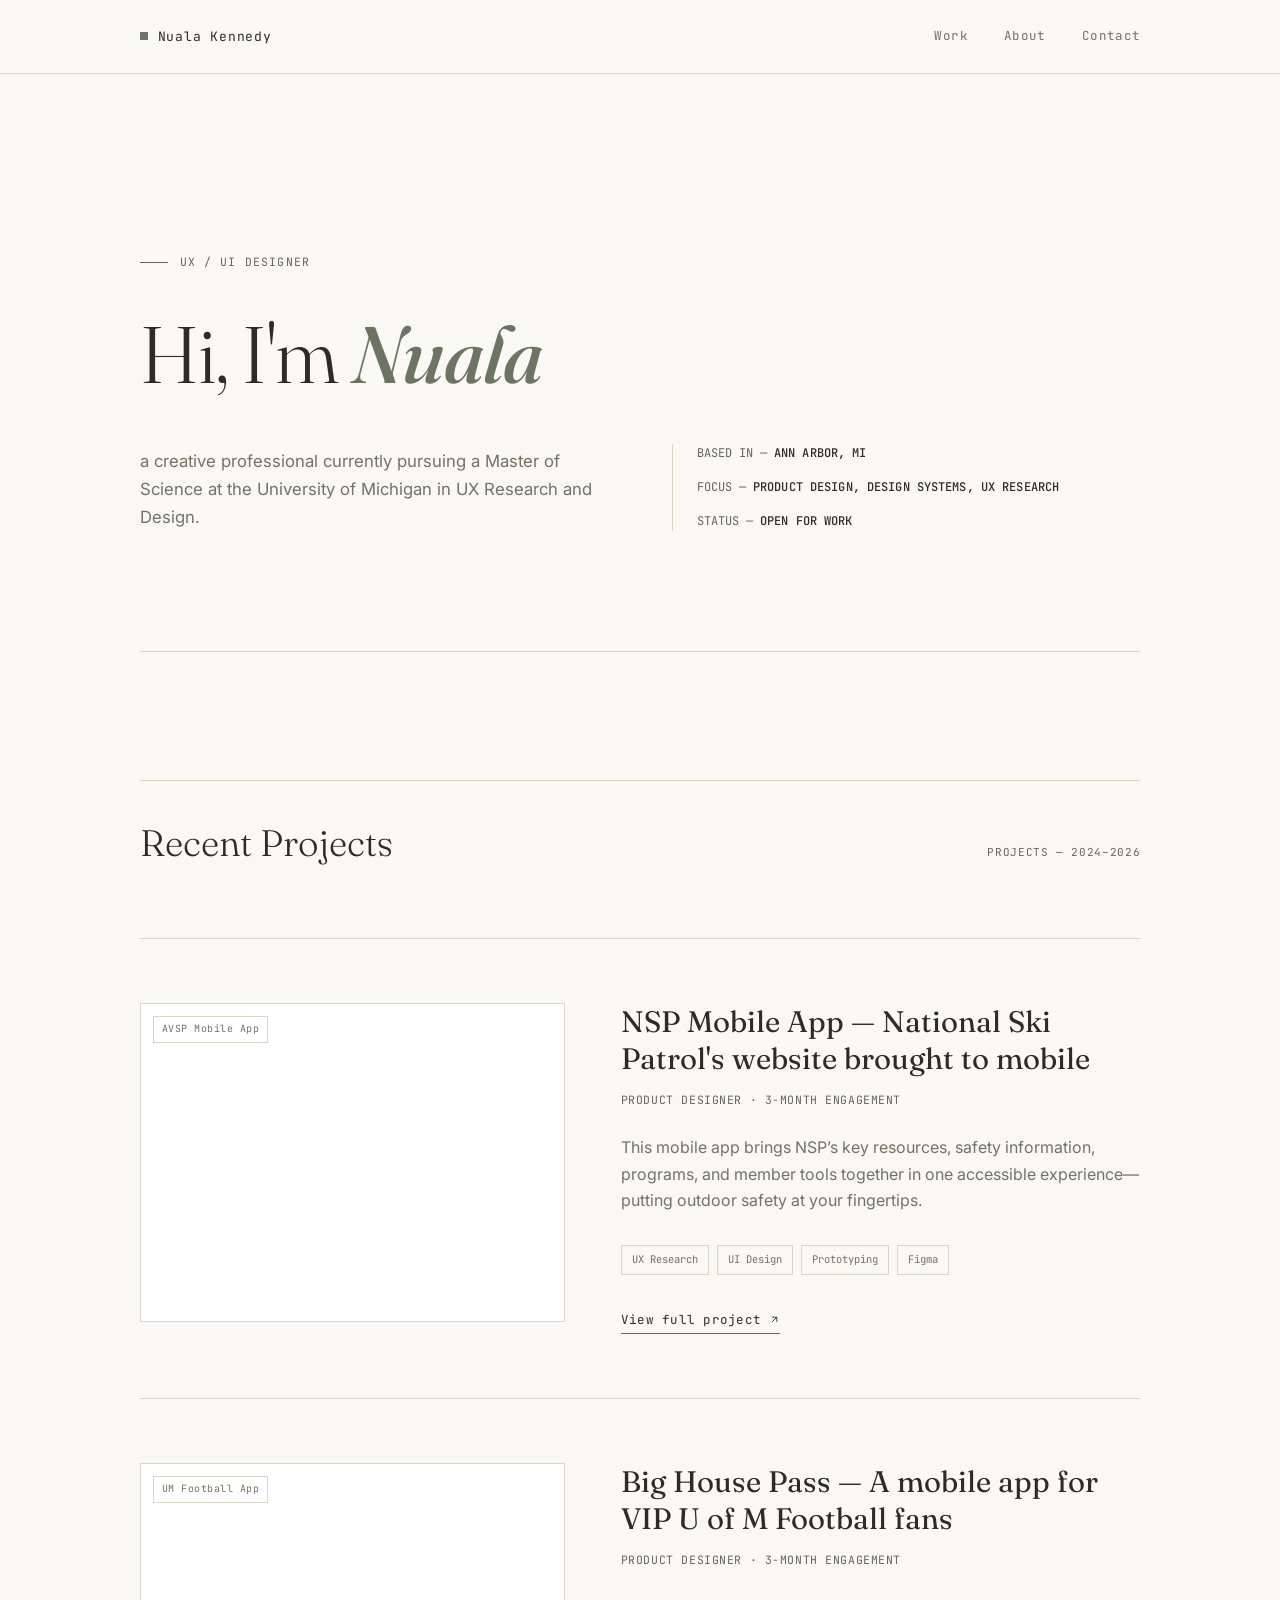
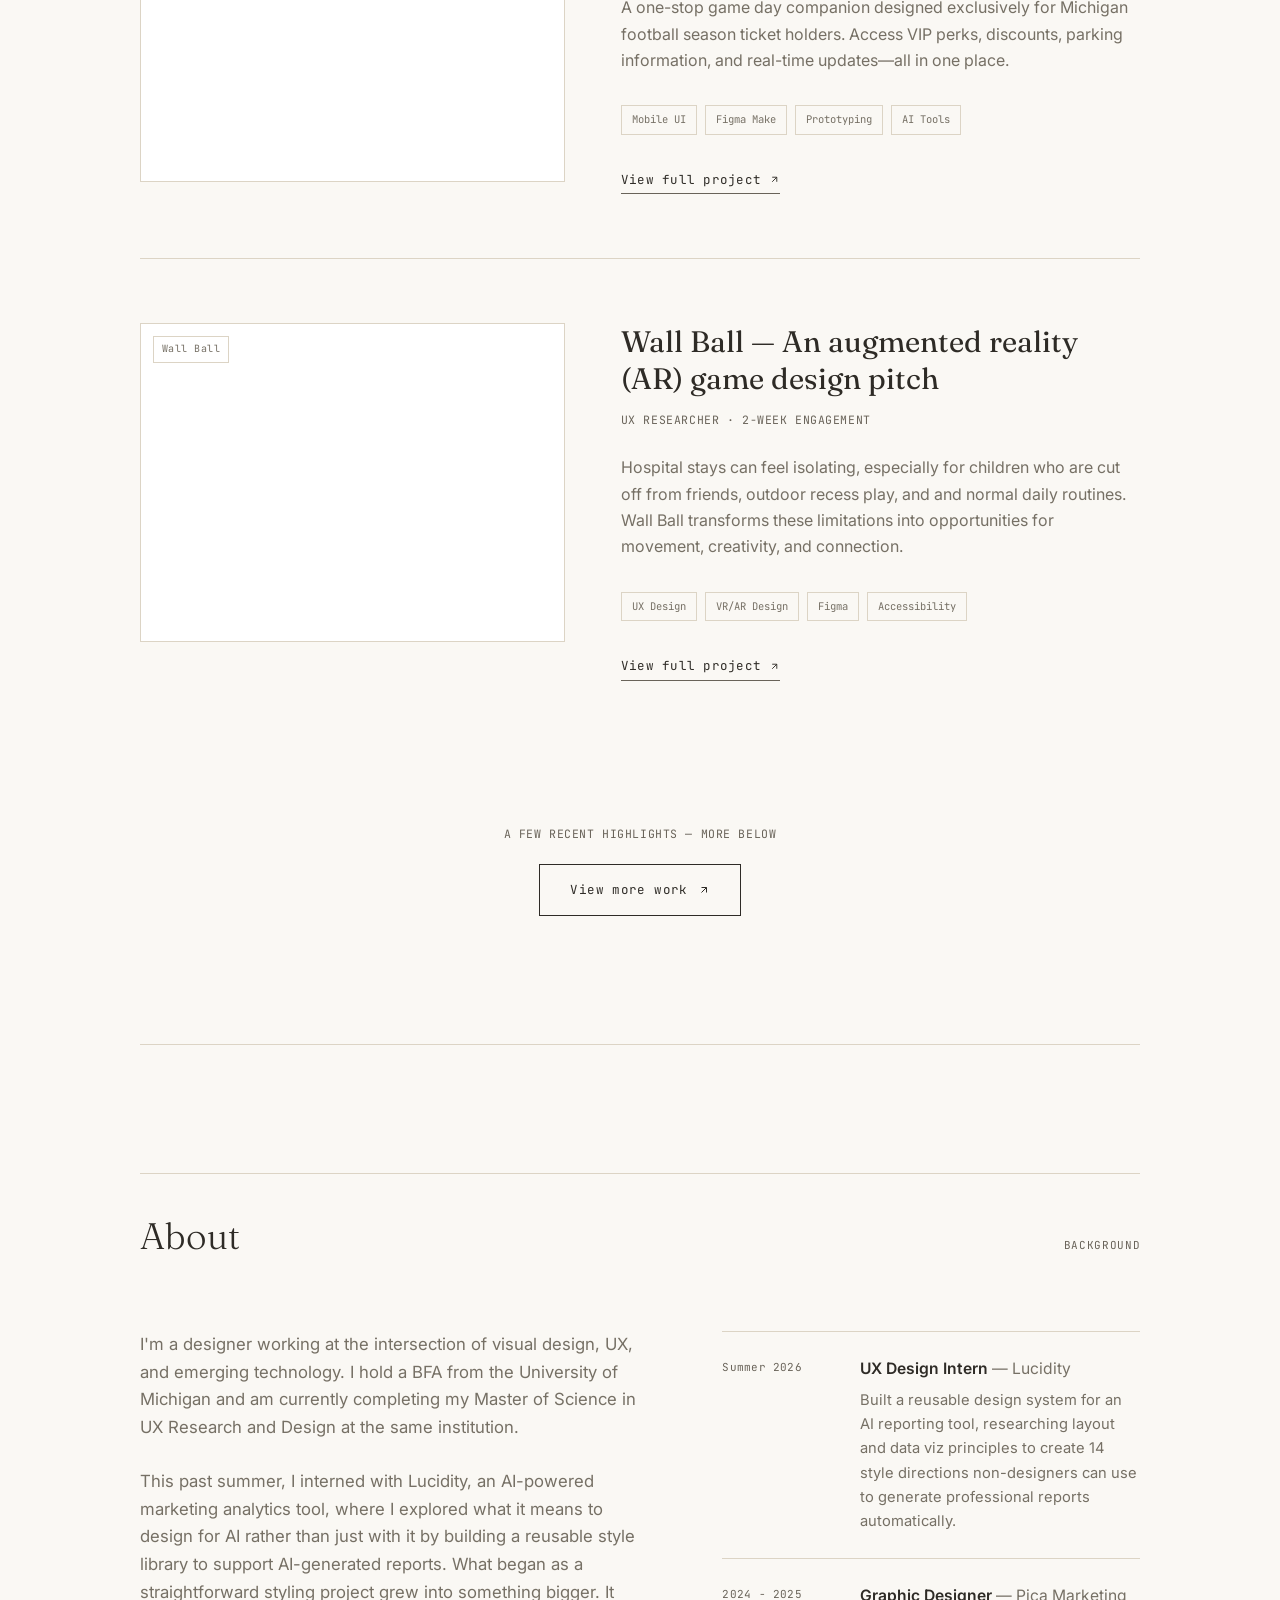
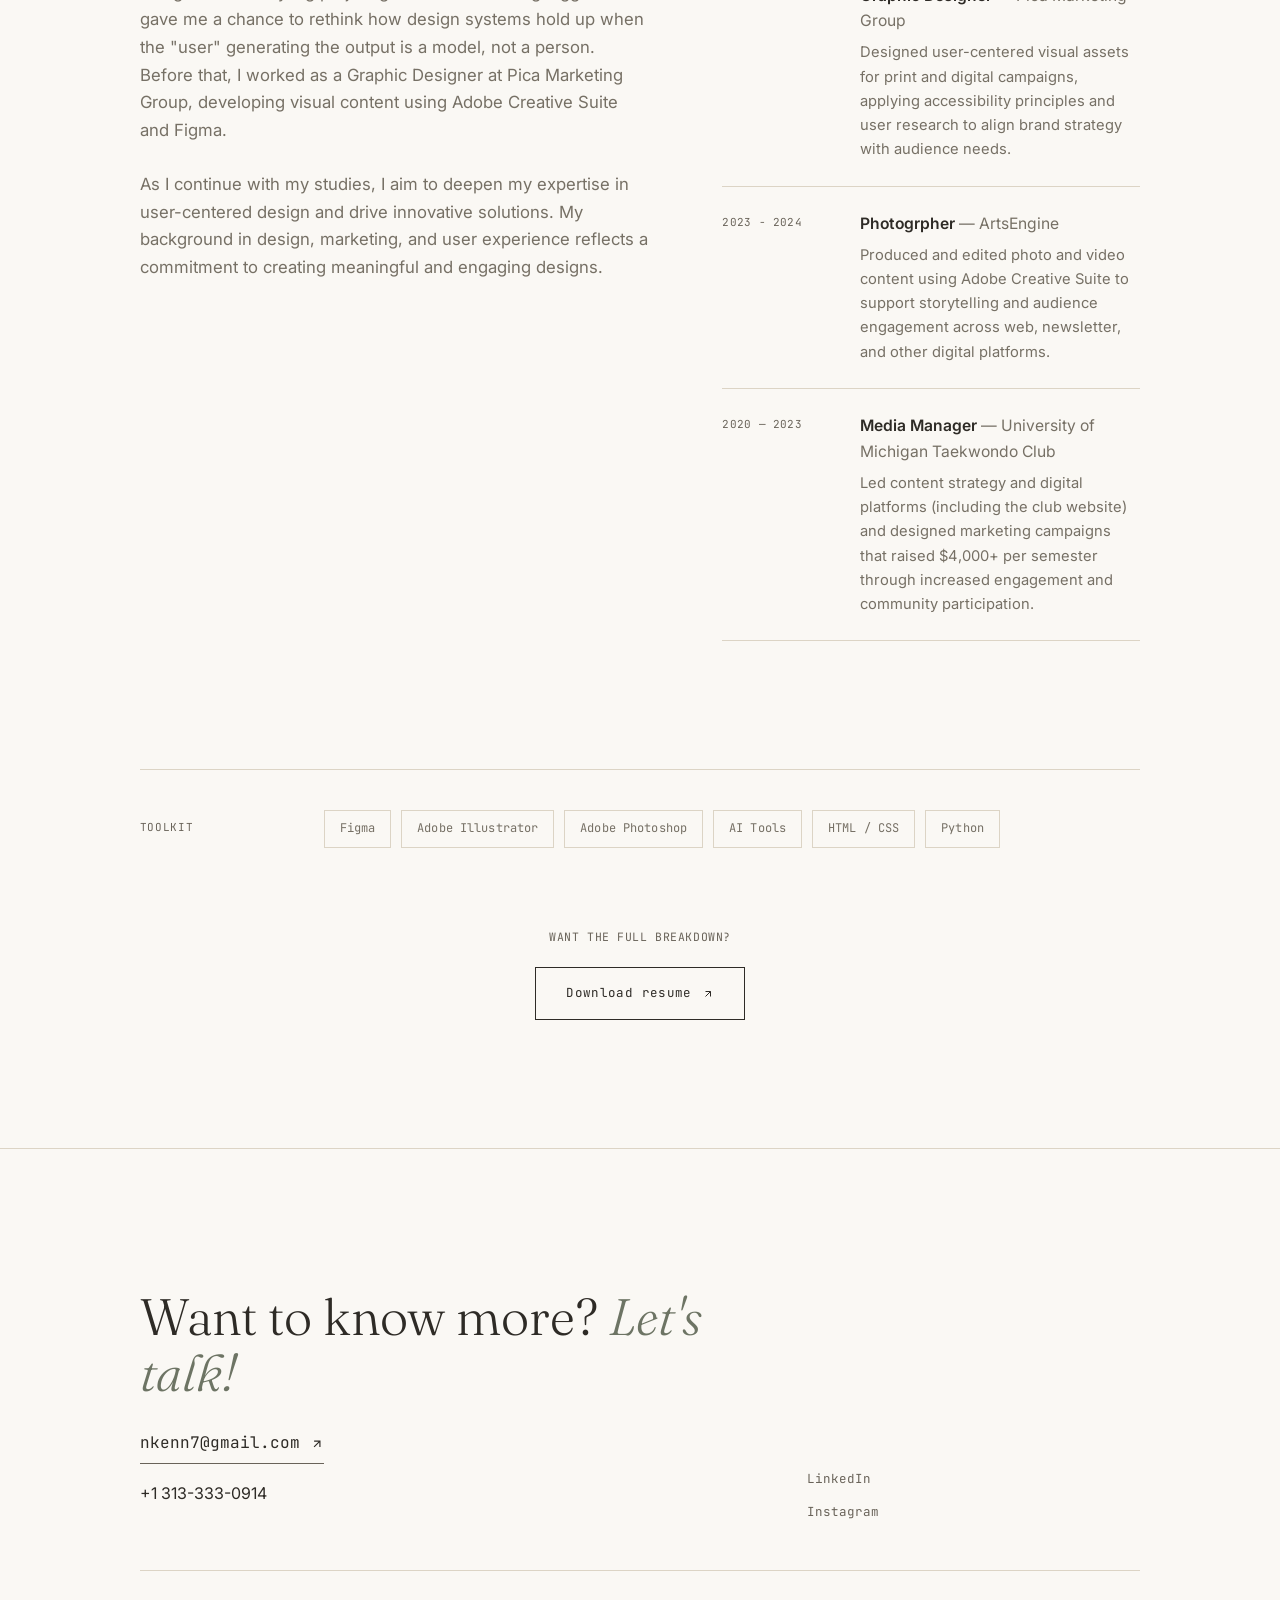
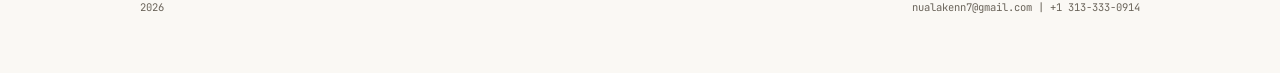
==== index.html @ d40b2acd "Add files via upload" ====
<!DOCTYPE html>
<html lang="en">
<head>
<meta charset="UTF-8">
<meta name="viewport" content="width=device-width, initial-scale=1.0">
<title>Nuala Kennedy — UX/UI Designer Portfolio</title>
<link rel="preconnect" href="https://fonts.googleapis.com">
<link rel="preconnect" href="https://fonts.gstatic.com" crossorigin>
<link href="https://fonts.googleapis.com/css2?family=Fraunces:ital,opsz,wght@0,9..144,300;0,9..144,500;0,9..144,600;1,9..144,500&family=Inter:wght@400;500;600&family=JetBrains+Mono:wght@400;500&display=swap" rel="stylesheet">
<link rel="stylesheet" href="styles.css">
</head>
<body>

<div class="grid-overlay" id="gridOverlay" aria-hidden="true">
  <span></span><span></span><span></span><span></span>
  <span></span><span></span><span></span><span></span>
  <span></span><span></span><span></span><span></span>
</div>

<header class="topbar">
  <div class="topbar-inner">
    <a href="#top" class="wordmark"><span class="sq"></span>Nuala Kennedy</a>
    <nav class="primary-nav">
      <a href="#work">Work</a>
      <a href="#about">About</a>
      <a href="#contact">Contact</a>
    </nav>
  </div>
</header>

<main id="top">
  <div class="wrap">

    <section class="hero">
      <p class="eyebrow"><span class="bar"></span>UX / UI DESIGNER</p>
      <h1 class="display">Hi, I'm <em>Nuala</em></h1>
      <div class="hero-row">
        <p class="hero-note">a creative professional currently pursuing a Master of Science at 
          the University of Michigan in UX Research and Design. </p>
        <div class="hero-meta">
          <span>BASED IN — <strong>ANN ARBOR, MI</strong></span>
          <span>FOCUS — <strong>PRODUCT DESIGN, DESIGN SYSTEMS, UX RESEARCH</strong></span>
          <span>STATUS — <strong>OPEN FOR WORK</strong></span>
        </div>
      </div>
    </section>

    <section id="work">
      <div class="section-head">
        <h2>Recent Projects</h2>
        <span class="section-tag">Projects — 2024–2026</span>
      </div>

      <!-- CASE 1 -->
      <article class="case">
        <div class="case-frame">
          <span class="case-label">AVSP Mobile App</span>
        </div>
        <div class="case-body">
          <h3>NSP Mobile App — National Ski Patrol's website brought to mobile</h3>
          <span class="case-role">Product Designer · 3-month engagement</span>
          <p class="case-desc">This mobile app brings NSP’s key resources, safety information, programs, and member tools together in one accessible experience—putting outdoor safety at your fingertips.</p>
          <div class="tags"><span>UX Research</span><span>UI Design</span><span>Prototyping</span><span>Figma</span></div>
          <a class="case-link" href="#work" aria-label="View full NSP project">View full project
            <svg viewBox="0 0 24 24" fill="none" stroke="currentColor" stroke-width="2"><path d="M7 17L17 7M7 7h10v10"/></svg>
          </a>
        </div>
      </article>

      <!-- CASE 2 -->
      <article class="case">
        <div class="case-frame">
          <span class="case-label">UM Football App</span>
        </div>
        <div class="case-body">
          <h3>Big House Pass — A mobile app for VIP U of M Football fans</h3>
          <span class="case-role">Product Designer · 3-month engagement</span>
          <p class="case-desc">A one-stop game day companion designed exclusively for Michigan football season ticket holders. Access VIP perks, discounts, parking information, and real-time updates—all in one place.</p>
          <div class="tags"><span>Mobile UI</span><span>Figma Make</span><span>Prototyping</span><span>AI Tools</span></div>
          <a class="case-link" href="#work" aria-label="View full Umich project">View full project
            <svg viewBox="0 0 24 24" fill="none" stroke="currentColor" stroke-width="2"><path d="M7 17L17 7M7 7h10v10"/></svg>
          </a>
        </div>
      </article>

      <!-- CASE 3 -->
      <article class="case">
        <div class="case-frame">
          <span class="case-label">Wall Ball</span>
        </div>
        <div class="case-body">
          <h3>Wall Ball — An augmented reality (AR) game design pitch</h3>
          <span class="case-role">UX Researcher · 2-week engagement</span>
          <p class="case-desc">Hospital stays can feel isolating, especially for children who are cut off from friends, outdoor recess play, and and normal daily routines. Wall Ball transforms these limitations into opportunities for movement, creativity, and connection.</p>
          <div class="tags"><span>UX Design </span><span>VR/AR Design</span><span>Figma</span><span>Accessibility</span></div>
          <a class="case-link" href="wallball.html" aria-label="View full Wall Ball project">View full project
            <svg viewBox="0 0 24 24" fill="none" stroke="currentColor" stroke-width="2"><path d="M7 17L17 7M7 7h10v10"/></svg>
          </a>
        </div>
      </article>

      <div class="more-work">
        <p>A few recent highlights — more below</p>
        <a class="btn-outline" href="work.html">
          View more work
          <svg viewBox="0 0 24 24" fill="none" stroke="currentColor" stroke-width="2"><path d="M7 17L17 7M7 7h10v10"/></svg>
        </a>
      </div>
    </section>

    <section id="about">
      <div class="section-head">
        <h2>About</h2>
        <span class="section-tag">Background</span>
      </div>
      <div class="about-grid">
        <div class="about-copy">
          <p>I'm a designer working at the intersection of visual design, UX, and emerging technology. 
            I hold a BFA from the University of Michigan and am currently completing my Master of Science 
            in UX Research and Design at the same institution.</p>
          <p>This past summer, I interned with Lucidity, an AI-powered marketing analytics tool, where 
            I explored what it means to design for AI rather than just with it by building a reusable 
            style library to support AI-generated reports. What began as a straightforward styling project 
            grew into something bigger. It gave me a chance to rethink how design systems hold up when the 
            "user" generating the output is a model, not a person. Before that, I worked as a Graphic Designer 
            at Pica Marketing Group, developing visual content using Adobe Creative Suite and Figma.</p>
          <p>As I continue with my studies, I aim to deepen my expertise in user-centered design and drive 
            innovative solutions. My background in design, marketing, and user experience reflects a commitment 
            to creating meaningful and engaging designs.</p>
        </div>
        <div id="experience">
          <ul class="experience-list">
            <li>
              <span class="exp-date">Summer 2026</span>
              <div>
                <h4>UX Design Intern <span class="exp-co">— Lucidity</span></h4>
                <p>Built a reusable design system for an AI reporting tool, researching layout and data viz principles 
                  to create 14 style directions non-designers can use to generate professional reports automatically.</p>
              </div>
            </li>
            <li>
              <span class="exp-date">2024 - 2025</span>
              <div>
                <h4>Graphic Designer <span class="exp-co">— Pica Marketing Group</span></h4>
                <p>Designed user-centered visual assets for print and digital campaigns, applying accessibility 
                  principles and user research to align brand strategy with audience needs.</p>
              </div>
            </li>
            <li>
              <span class="exp-date">2023 - 2024</span>
              <div>
                <h4>Photogrpher <span class="exp-co">— ArtsEngine</span></h4>
                <p>Produced and edited photo and video content using Adobe Creative Suite to support storytelling 
                  and audience engagement across web, newsletter, and other digital platforms.</p>
              </div>
            </li>
            <li>
              <span class="exp-date">2020 — 2023</span>
              <div>
                <h4>Media Manager <span class="exp-co">— University of Michigan Taekwondo Club</span></h4>
                <p>Led content strategy and digital platforms (including the club website) and designed marketing 
                  campaigns that raised $4,000+ per semester through increased engagement and community participation.</p>
              </div>
            </li>
          </ul>
        </div>
        

        <div class="toolkit">
          <span class="toolkit-label">Toolkit</span>
          <ul class="toolkit-list">
            <li>Figma</li>
            <li>Adobe Illustrator</li>
            <li>Adobe Photoshop</li>
            <li>AI Tools</li>
            <li>HTML / CSS</li>
            <li>Python</li>
          </ul>
        </div>
      </div>

      <div class="more-work">
        <p>Want the full breakdown?</p>
        <a class="btn-outline" href="attachments/NualaK_resume.pdf" download>
          Download resume
          <svg viewBox="0 0 24 24" fill="none" stroke="currentColor" stroke-width="2"><path d="M7 17L17 7M7 7h10v10"/></svg>
        </a>
      </div>
    </section>

  </div>

  <footer id="contact">
    <div class="wrap">
      <div class="contact-inner">
        <div>
          <h2>Want to know more? <em>Let's talk!</em></h2>
          <a class="mail-link" href="mailto:nkenn7@gmail.com">
            nkenn7@gmail.com
            <svg width="14" height="14" viewBox="0 0 24 24" fill="none" stroke="currentColor" stroke-width="2"><path d="M7 17L17 7M7 7h10v10"/></svg>
          </a>
          <p> +1 313-333-0914</p>
        </div>
        <div class="socials">
          <a href="https://www.linkedin.com/in/nualakenn721/">LinkedIn</a>
          <a href="#">Instagram</a>
        </div>
      </div>
      <div class="foot-meta">
        <span>2026</span>
        <span>nualakenn7@gmail.com | +1 313-333-0914</span>
      </div>
    </div>
  </footer>
</main>



</body>
</html>
---- styles.css ----
/* ============ TOKENS ============ */
  :root{
    --paper: #FAF8F4;
    --paper-raised: #FFFFFF;
    --ink: #2E2B26;
    --ink-soft: #767065;    /* body copy — 4.6:1 on paper, 4.9:1 on white */
    --ink-faint: #696359;   /* small mono labels/tags — deliberately darker than
                                ink-soft since small type needs more contrast to
                                read reliably; 5.6:1 on paper, 5.9:1 on white */
    --line: #DCD4C5;
    --line-strong: #2E2B26;
    --accent: #6D7464;   /* muted sage — quiet, systems-minded, not a template terracotta. 4.6:1 on paper */
    --accent-ink: #FFFFFF;
    --signal: #D9CBA8;   /* soft sand — decorative highlight only, never used for text */

    --font-display: 'Fraunces', serif;
    --font-body: 'Inter', system-ui, sans-serif;
    --font-mono: 'JetBrains Mono', monospace;

    --gutter: clamp(24px, 7vw, 96px);
    --col-gap: 24px;
    --unit: 8px;
  }

  *{ box-sizing: border-box; }
  html{ scroll-behavior: smooth; }
  @media (prefers-reduced-motion: reduce){
    html{ scroll-behavior: auto; }
    *{ animation-duration: 0.001ms !important; animation-iteration-count: 1 !important; transition-duration: 0.001ms !important; }
  }

  body{
    margin:0;
    background: var(--paper);
    color: var(--ink);
    font-family: var(--font-body);
    font-size: 16px;
    line-height: 1.65;
    -webkit-font-smoothing: antialiased;
  }

  a{ color: inherit; }
  img{ max-width:100%; display:block; }

  ::selection{ background: var(--signal); color: var(--ink); }

  :focus-visible{
    outline: 2px solid var(--accent);
    outline-offset: 3px;
  }

  .wrap{
    max-width: 1180px;
    margin: 0 auto;
    padding: 0 var(--gutter);
    position: relative;
  }

  /* ============ SIGNATURE: LIVE GRID OVERLAY ============ */
  .grid-overlay{
    position: fixed;
    inset: 0;
    z-index: 40;
    pointer-events: none;
    opacity: 0;
    transition: opacity .3s ease;
    display: grid;
    grid-template-columns: repeat(12, 1fr);
    gap: var(--col-gap);
    max-width: 1180px;
    margin: 0 auto;
    padding: 0 var(--gutter);
  }
  .grid-overlay.is-on{ opacity: 1; }
  .grid-overlay span{
    background: rgba(124,132,113,0.045);
    border-left: 1px solid rgba(124,132,113,0.22);
    border-right: 1px solid rgba(124,132,113,0.22);
    height: 100%;
  }
  @media (max-width: 720px){
    .grid-overlay{ grid-template-columns: repeat(4, 1fr); }
  }

  .grid-toggle{
    position: fixed;
    bottom: 28px;
    right: var(--gutter);
    z-index: 50;
    display: flex;
    align-items: center;
    gap: 9px;
    background: var(--paper-raised);
    color: var(--ink-soft);
    border: 1px solid var(--line);
    font-family: var(--font-mono);
    font-size: 11.5px;
    letter-spacing: 0.05em;
    padding: 10px 16px;
    border-radius: 999px;
    cursor: pointer;
    box-shadow: 0 6px 20px rgba(52,49,43,0.06);
    transition: color .15s ease, border-color .15s ease;
  }
  .grid-toggle:hover{ color: var(--ink); border-color: var(--ink-faint); }
  .grid-toggle .dot{
    width: 5px; height: 5px; border-radius: 50%;
    background: var(--accent);
  }

  /* ============ TOPBAR ============ */
  header.topbar{
    position: sticky;
    top: 0;
    z-index: 30;
    background: rgba(250,248,244,0.88);
    backdrop-filter: blur(10px);
    border-bottom: 1px solid var(--line);
  }
  .topbar-inner{
    display:flex;
    align-items:center;
    justify-content: space-between;
    padding: 24px var(--gutter);
    max-width: 1180px;
    margin: 0 auto;
  }
  .wordmark{
    font-family: var(--font-mono);
    font-size: 13px;
    letter-spacing: 0.06em;
    text-decoration: none;
    display:flex;
    align-items:center;
    gap:10px;
    color: var(--ink);
  }
  .wordmark .sq{
    width:8px; height:8px;
    background: var(--accent);
  }
  nav.primary-nav{ display:flex; gap: 36px; }
  nav.primary-nav a{
    font-family: var(--font-mono);
    font-size: 12.5px;
    letter-spacing: 0.03em;
    text-decoration:none;
    color: var(--ink-soft);
    position: relative;
    padding: 2px 0;
    transition: color .15s ease;
  }
  nav.primary-nav a:hover{ color: var(--ink); }
  nav.primary-nav a::after{
    content:"";
    position:absolute; left:0; right:0; bottom:-2px;
    height:1px; background: var(--accent);
    transform: scaleX(0); transform-origin: left;
    transition: transform .2s ease;
  }
  nav.primary-nav a:hover::after{ transform: scaleX(1); }
  @media (max-width: 640px){ nav.primary-nav{ display:none; } }

  /* ============ HERO ============ */
  .hero{
    padding: clamp(80px, 16vw, 168px) 0 clamp(64px, 11vw, 120px);
    border-bottom: 1px solid var(--line);
    position: relative;
    overflow: hidden;
  }
  .eyebrow{
    font-family: var(--font-mono);
    font-size: 11.5px;
    letter-spacing: 0.1em;
    text-transform: uppercase;
    color: var(--ink-faint);
    display:flex;
    align-items:center;
    gap:12px;
    margin-bottom: 40px;
  }
  .eyebrow .bar{ width: 28px; height:1px; background: var(--ink-faint); }

  h1.display{
    font-family: var(--font-display);
    font-weight: 300;
    font-size: clamp(2.4rem, 6.4vw, 5rem);
    line-height: 1.05;
    letter-spacing: -0.01em;
    margin: 0 0 48px;
    max-width: 16ch;
    color: var(--ink);
  }
  h1.display em{
    font-style: italic;
    font-weight: 500;
    color: var(--accent);
  }

  .hero-row{
    display:grid;
    grid-template-columns: 1fr 1fr;
    gap: 64px;
    align-items: end;
  }
  @media (max-width: 800px){
    .hero-row{ grid-template-columns: 1fr; gap: 36px; }
  }
  .hero-note{
    font-size: 1.05rem;
    color: var(--ink-soft);
    max-width: 42ch;
    margin: 0;
  }
  .hero-meta{
    display:flex;
    flex-direction: column;
    gap: 14px;
    font-family: var(--font-mono);
    font-size: 12px;
    color: var(--ink-faint);
    border-left: 1px solid var(--line);
    padding-left: 24px;
  }
  .hero-meta strong{ color: var(--ink); font-weight: 500; letter-spacing: 0.01em; }

  /* ============ SECTION LABELS ============ */
  .section-head{
    display:flex;
    justify-content: space-between;
    align-items: baseline;
    gap: 20px;
    margin-bottom: 64px;
    padding-top: 8px;
    border-top: 1px solid var(--line);
  }
  .section-head h2{
    font-family: var(--font-display);
    font-weight: 300;
    font-size: clamp(1.7rem, 3vw, 2.3rem);
    margin: 24px 0 0;
    color: var(--ink);
  }
  .section-tag{
    font-family: var(--font-mono);
    font-size: 11px;
    color: var(--ink-faint);
    letter-spacing: 0.06em;
    text-transform: uppercase;
    margin-top: 28px;
    white-space: nowrap;
  }

  section{ padding: clamp(72px, 11vw, 128px) 0; }
  section#work{ border-bottom: 1px solid var(--line); }

  /* ============ CASE STUDIES ============ */
  .case{
    display:grid;
    grid-template-columns: 0.9fr 1.1fr;
    gap: 56px;
    padding: 64px 0;
    border-top: 1px solid var(--line);
    align-items: start;
  }
  .case:last-child{ border-bottom: none; }
  @media (max-width: 860px){
    .case{ grid-template-columns: 1fr; gap: 28px; }
  }

  .case-frame{
    aspect-ratio: 4/3;
    border: 1px solid var(--line);
    background: var(--paper-raised);
    position: relative;
    overflow: hidden;
  }
  .case-frame svg{ width:100%; height:100%; display:block; }

  .case-label{
    position:absolute;
    top: 12px; left: 12px;
    font-family: var(--font-mono);
    font-size: 10px;
    background: var(--paper-raised);
    color: var(--ink-soft);
    border: 1px solid var(--line);
    padding: 4px 8px;
    letter-spacing: 0.05em;
  }

  .case-body h3{
    font-family: var(--font-display);
    font-weight: 400;
    font-size: clamp(1.4rem, 2.4vw, 1.85rem);
    margin: 0 0 14px;
    line-height: 1.25;
    color: var(--ink);
  }
  .case-role{
    font-family: var(--font-mono);
    font-size: 11.5px;
    color: var(--ink-faint);
    text-transform: uppercase;
    letter-spacing: 0.05em;
    margin-bottom: 24px;
    display:block;
  }
  .case-desc{
    color: var(--ink-soft);
    max-width: 56ch;
    margin-bottom: 32px;
  }

  .case-stats{
    display:flex;
    flex-wrap: wrap;
    gap: 12px 36px;
    margin-bottom: 32px;
  }
  .case-stats div{ min-width: 90px; }
  .case-stats .num{
    font-family: var(--font-display);
    font-weight: 400;
    font-size: 1.6rem;
    color: var(--ink);
    line-height: 1;
    display:block;
    margin-bottom: 6px;
  }
  .case-stats .lbl{
    font-family: var(--font-mono);
    font-size: 10.5px;
    color: var(--ink-faint);
    text-transform: uppercase;
    letter-spacing: 0.03em;
  }

  .tags{ display:flex; flex-wrap: wrap; gap: 8px; margin-bottom: 30px; }
  .tags span{
    font-family: var(--font-mono);
    font-size: 10.5px;
    border: 1px solid var(--line);
    padding: 5px 10px;
    color: var(--ink-soft);
  }

  .case-link{
    font-family: var(--font-mono);
    font-size: 12.5px;
    letter-spacing: 0.02em;
    text-decoration: none;
    display: inline-flex;
    align-items: center;
    gap: 8px;
    color: var(--ink);
    border-bottom: 1px solid var(--ink-faint);
    padding-bottom: 3px;
    transition: color .15s ease, border-color .15s ease;
  }
  .case-link:hover{ color: var(--accent); border-color: var(--accent); }
  .case-link svg{ width:11px; height:11px; transition: transform .15s ease; }
  .case-link:hover svg{ transform: translate(2px,-2px); }

  /* ============ MORE WORK CTA ============ */
  .more-work{
    display: flex;
    flex-direction: column;
    align-items: center;
    gap: 20px;
    padding-top: 72px;
    margin-top: 8px;
    text-align: center;
  }
  .more-work p{
    font-family: var(--font-mono);
    font-size: 11.5px;
    letter-spacing: 0.05em;
    text-transform: uppercase;
    color: var(--ink-faint);
    margin: 0;
  }
  .btn-outline{
    font-family: var(--font-mono);
    font-size: 12.5px;
    letter-spacing: 0.03em;
    text-decoration: none;
    display: inline-flex;
    align-items: center;
    gap: 10px;
    color: var(--ink);
    border: 1px solid var(--line-strong);
    padding: 15px 30px;
    background: transparent;
    transition: background .18s ease, color .18s ease, border-color .18s ease;
  }
  .btn-outline:hover{
    background: var(--ink);
    color: var(--paper-raised);
    border-color: var(--ink);
  }
  .btn-outline svg{ width:12px; height:12px; transition: transform .15s ease; }
  .btn-outline:hover svg{ transform: translate(2px,-2px); }

  /* ============ ABOUT / PROCESS ============ */
  .about-grid{
    display:grid;
    grid-template-columns: 1.1fr 0.9fr;
    gap: 72px;
  }
  @media (max-width: 860px){ .about-grid{ grid-template-columns: 1fr; } }
  .about-copy p{
    font-size: 1.05rem;
    color: var(--ink-soft);
    max-width: 60ch;
    margin: 0 0 26px;
  }
  .about-copy p strong{ color: var(--ink); font-weight: 500; }

  .experience-list{ list-style:none; margin:0; padding:0; }
  .experience-list li{
    display:grid;
    grid-template-columns: 118px 1fr;
    gap: 20px;
    padding: 24px 0;
    border-top: 1px solid var(--line);
  }
  .experience-list li:last-child{ border-bottom: 1px solid var(--line); }
  .experience-list .exp-date{
    font-family: var(--font-mono);
    font-size: 11px;
    letter-spacing: 0.02em;
    color: var(--ink-faint);
    padding-top: 2px;
  }
  .experience-list h4{
    margin: 0 0 6px;
    font-family: var(--font-body);
    font-weight: 600;
    font-size: 0.98rem;
    color: var(--ink);
  }
  .experience-list .exp-co{
    font-weight: 400;
    color: var(--ink-soft);
  }
  .experience-list p{
    margin:0;
    color: var(--ink-soft);
    font-size: 0.92rem;
  }
  @media (max-width: 560px){
    .experience-list li{ grid-template-columns: 1fr; gap: 8px; }
  }

  /* ============ TOOLKIT ============ */
  .toolkit{
    grid-column: 1 / -1;
    display: grid;
    grid-template-columns: 160px 1fr;
    gap: 24px;
    margin-top: 56px;
    padding-top: 40px;
    border-top: 1px solid var(--line);
  }
  @media (max-width: 640px){
    .toolkit{ grid-template-columns: 1fr; gap: 16px; }
  }
  .toolkit-label{
    font-family: var(--font-mono);
    font-size: 11px;
    letter-spacing: 0.06em;
    text-transform: uppercase;
    color: var(--ink-faint);
    padding-top: 8px;
  }
  .toolkit-list{
    list-style: none;
    margin: 0;
    padding: 0;
    display: flex;
    flex-wrap: wrap;
    gap: 10px;
  }
  .toolkit-list li{
    font-family: var(--font-mono);
    font-size: 12px;
    letter-spacing: 0.01em;
    color: var(--ink-soft);
    border: 1px solid var(--line);
    padding: 8px 15px;
  }

  /* ============ CONTACT ============ */
  footer#contact{
    padding: clamp(80px, 12vw, 140px) 0 56px;
    border-top: 1px solid var(--line);
  }
  .contact-inner{
    display:grid;
    grid-template-columns: 1.3fr 0.7fr;
    gap: 48px;
    align-items: end;
    padding-bottom: 48px;
    border-bottom: 1px solid var(--line);
  }
  @media (max-width: 800px){ .contact-inner{ grid-template-columns: 1fr; } }
  .contact-inner h2{
    font-family: var(--font-display);
    font-weight: 300;
    font-size: clamp(2rem, 5vw, 3.2rem);
    margin: 0 0 28px;
    line-height: 1.1;
    color: var(--ink);
  }
  .contact-inner h2 em{ font-style: italic; color: var(--accent); }

  .mail-link{
    font-family: var(--font-mono);
    font-size: 1rem;
    text-decoration: none;
    display:inline-flex;
    align-items:center;
    gap:10px;
    color: var(--ink);
    padding-bottom: 6px;
    border-bottom: 1px solid var(--ink-faint);
    transition: color .15s ease, border-color .15s ease;
  }
  .mail-link:hover{ color: var(--accent); border-color: var(--accent); }

  .socials{
    display:flex; flex-direction: column; gap: 12px;
    font-family: var(--font-mono);
    font-size: 12.5px;
  }
  .socials a{ text-decoration:none; color: var(--ink-faint); transition: color .15s ease; }
  .socials a:hover{ color: var(--ink); }

  .foot-meta{
    display:flex;
    justify-content: space-between;
    padding-top: 28px;
    font-family: var(--font-mono);
    font-size: 10.5px;
    color: var(--ink-faint);
    flex-wrap: wrap;
    gap: 10px;
  }

  /* ============ MORE-WORK INDEX PAGE ============ */
  .page-head{
    padding: clamp(72px, 14vw, 140px) 0 clamp(48px, 8vw, 80px);
    border-bottom: 1px solid var(--line);
  }
  .page-head .eyebrow{ margin-bottom: 32px; }
  .page-head h1{
    font-family: var(--font-display);
    font-weight: 300;
    font-size: clamp(2.2rem, 5.6vw, 4rem);
    margin: 0 0 24px;
    line-height: 1.08;
    max-width: 18ch;
    color: var(--ink);
  }
  .page-head h1 em{ font-style: italic; font-weight: 500; color: var(--accent); }
  .page-head p{
    color: var(--ink-soft);
    max-width: 50ch;
    font-size: 1.02rem;
    margin: 0;
  }
  .back-link{
    font-family: var(--font-mono);
    font-size: 12px;
    letter-spacing: 0.03em;
    text-decoration: none;
    color: var(--ink-faint);
    display: inline-flex;
    align-items: center;
    gap: 8px;
    margin-bottom: 40px;
    transition: color .15s ease;
  }
  .back-link:hover{ color: var(--ink); }
  .back-link svg{ width:11px; height:11px; }

  /* ============ ARCHIVE LIST ============ */
  .archive-list{ list-style:none; margin:0; padding: 24px 0 0; }
  .archive-row{
    display:grid;
    grid-template-columns: 56px 1fr auto auto;
    align-items: center;
    gap: 28px;
    padding: 32px 0;
    border-top: 1px solid var(--line);
    text-decoration: none;
    color: var(--ink);
    transition: opacity .18s ease;
  }
  .archive-list li:last-child .archive-row{ border-bottom: 1px solid var(--line); }
  .archive-row:hover{ opacity: 0.6; }
  .archive-row:hover .archive-title{ color: var(--accent); }
  .archive-idx{
    font-family: var(--font-mono);
    font-size: 11px;
    color: var(--ink-faint);
  }
  .archive-main{ min-width: 0; }
  .archive-title{
    font-family: var(--font-display);
    font-weight: 400;
    font-size: clamp(1.15rem, 2.2vw, 1.45rem);
    margin: 0 0 8px;
    transition: color .15s ease;
  }
  .archive-tags{
    font-family: var(--font-mono);
    font-size: 11px;
    letter-spacing: 0.03em;
    color: var(--ink-faint);
    text-transform: uppercase;
  }
  .archive-year{
    font-family: var(--font-mono);
    font-size: 12px;
    color: var(--ink-faint);
    white-space: nowrap;
  }
  .archive-arrow{ width:14px; height:14px; color: var(--ink-faint); transition: transform .15s ease, color .15s ease; flex-shrink:0; }
  .archive-row:hover .archive-arrow{ transform: translate(3px,-3px); color: var(--accent); }
  @media (max-width: 700px){
    .archive-row{ grid-template-columns: 32px 1fr; row-gap: 10px; }
    .archive-year{ grid-column: 2; order: 3; }
    .archive-arrow{ display:none; }
  }

  /* ============ ARCHIVE LIST — WITH PREVIEW IMAGES ============ */
  .archive-feature-list{ list-style:none; margin:0; padding: 24px 0 0; }
  .archive-feature-list > li{ border-top: 1px solid var(--line); }
  .archive-feature-list > li:last-child{ border-bottom: 1px solid var(--line); }

  .archive-feature{
    display:block;
    text-decoration:none;
    color: var(--ink);
    padding: 48px 0;
  }

  .archive-feature-frame{
    position: relative;
    aspect-ratio: 21/9;
    border: 1px solid var(--line);
    background: var(--paper-raised);
    overflow: hidden;
    margin-bottom: 24px;
  }
  .archive-feature-frame img{
    width:100%; height:100%;
    object-fit: cover;
    display:block;
    transition: transform .5s ease;
  }
  .archive-feature:hover .archive-feature-frame img{ transform: scale(1.035); }

  .archive-feature-idx,
  .archive-feature-year-tag{
    position:absolute;
    top: 14px;
    font-family: var(--font-mono);
    font-size: 10.5px;
    letter-spacing: 0.05em;
    background: var(--paper-raised);
    color: var(--ink-soft);
    border: 1px solid var(--line);
    padding: 4px 9px;
  }
  .archive-feature-idx{ left: 14px; }
  .archive-feature-year-tag{ right: 14px; }

  .archive-feature-scrim{
    position:absolute;
    left:0; right:0; bottom:0;
    padding: 40px 28px 22px;
    background: linear-gradient(to top, rgba(46,43,38,0.82) 0%, rgba(46,43,38,0.45) 55%, rgba(46,43,38,0) 100%);
    display:flex;
    align-items:flex-end;
    justify-content:space-between;
    gap: 20px;
  }
  .archive-feature-heading{ min-width:0; }
  .archive-feature-title{
    font-family: var(--font-display);
    font-weight: 400;
    font-size: clamp(1.3rem, 2.6vw, 2rem);
    line-height: 1.2;
    margin: 0 0 10px;
    color: #FFFFFF;
    transition: color .15s ease;
  }
  .archive-feature:hover .archive-feature-title{ color: var(--signal); }
  .archive-feature-tags{
    font-family: var(--font-mono);
    font-size: 10.5px;
    letter-spacing: 0.05em;
    text-transform: uppercase;
    color: rgba(255,255,255,0.72);
  }
  .archive-feature-arrow{
    width:16px; height:16px;
    flex-shrink:0;
    color:#FFFFFF;
    transition: transform .15s ease, color .15s ease;
  }
  .archive-feature:hover .archive-feature-arrow{ transform: translate(3px,-3px); color: var(--signal); }

  @media (max-width: 700px){
    .archive-feature{ padding: 32px 0; }
    .archive-feature-frame{ aspect-ratio: 4/3; }
    .archive-feature-scrim{ padding: 28px 18px 16px; }
    .archive-feature-arrow{ display:none; }
  }
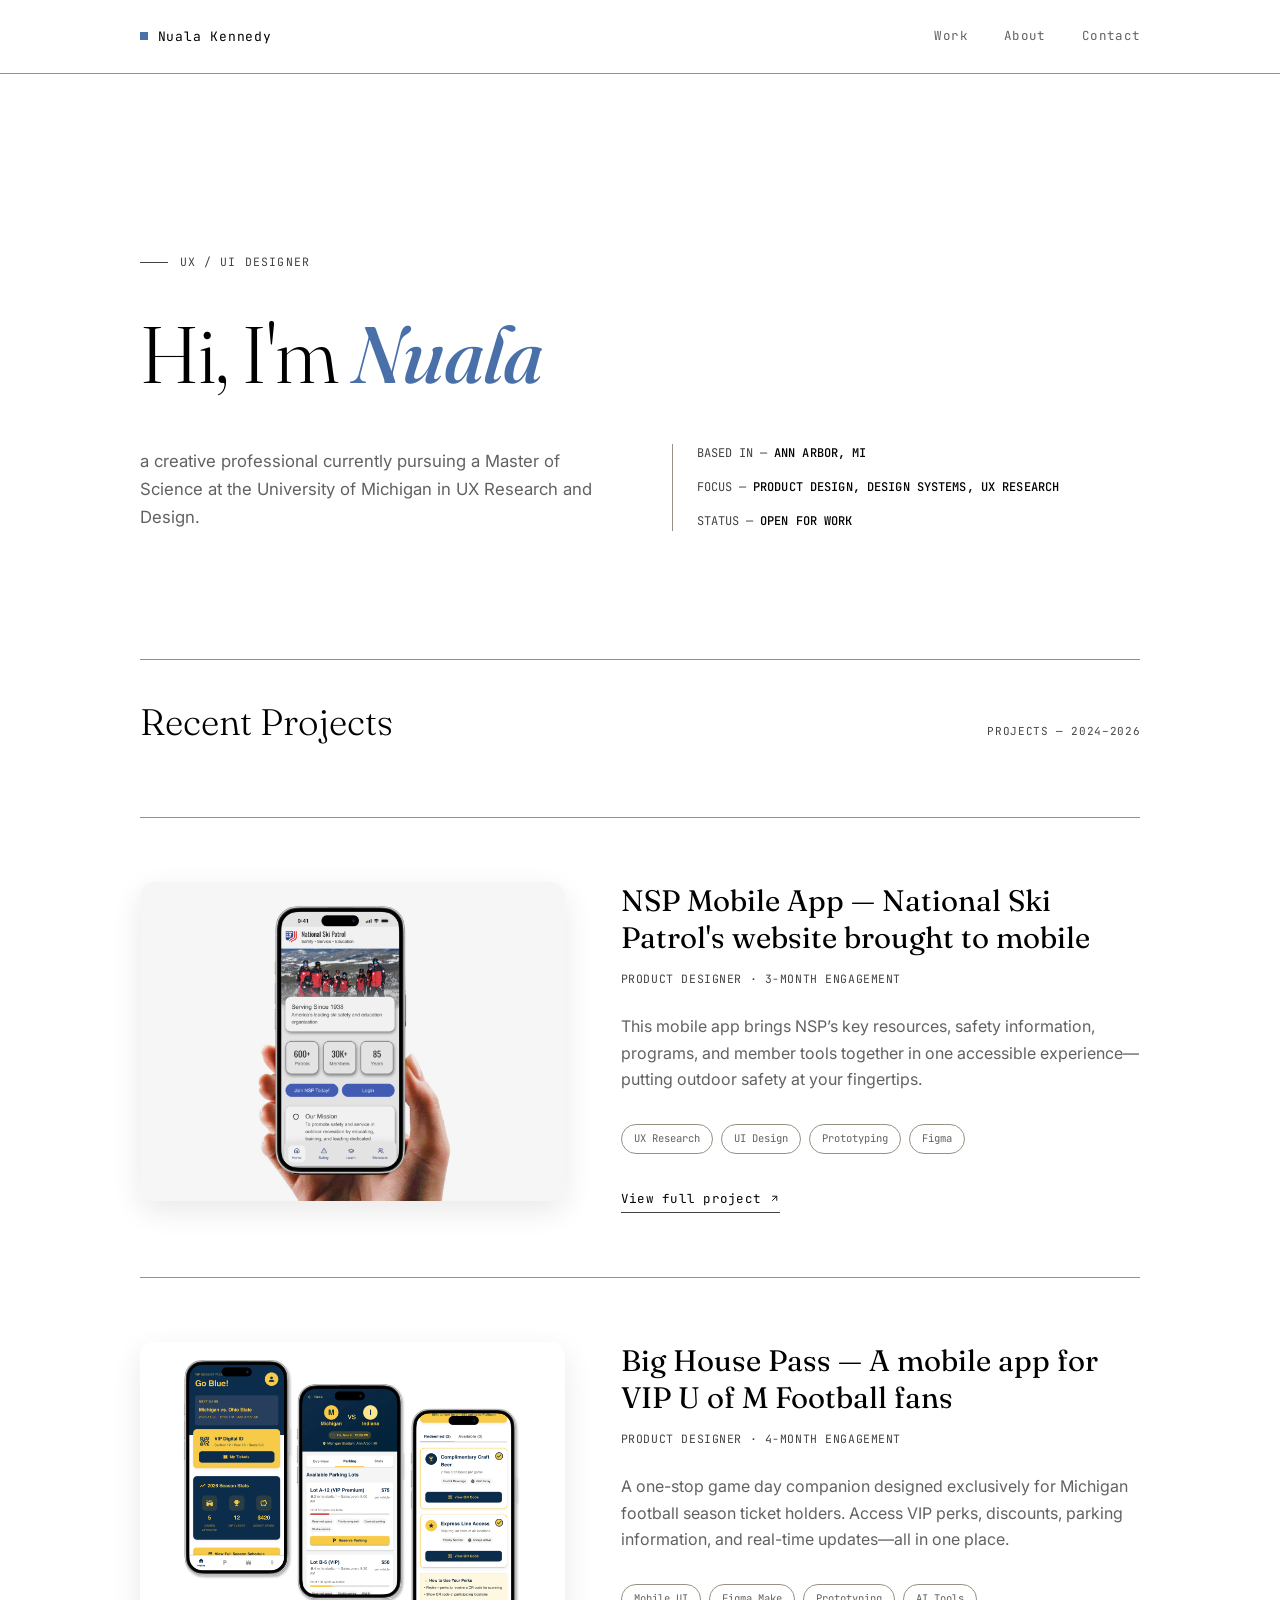
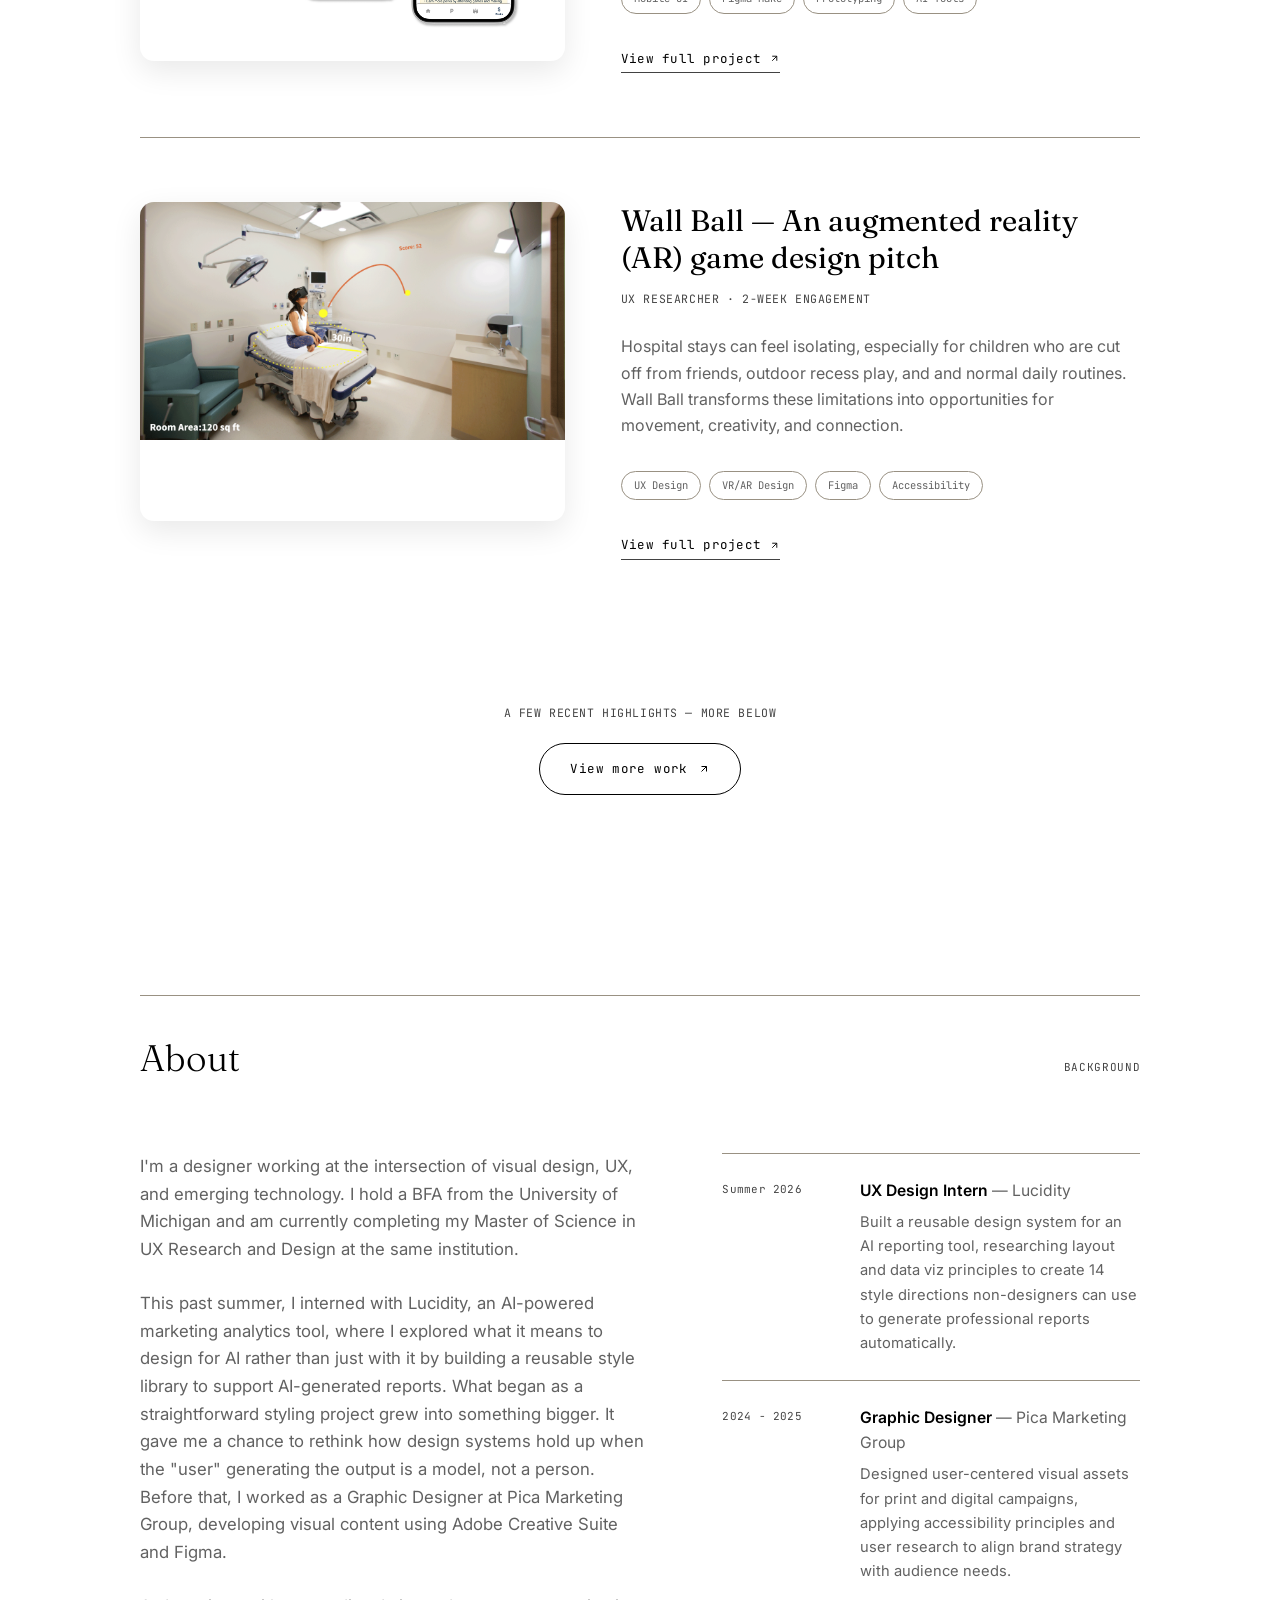
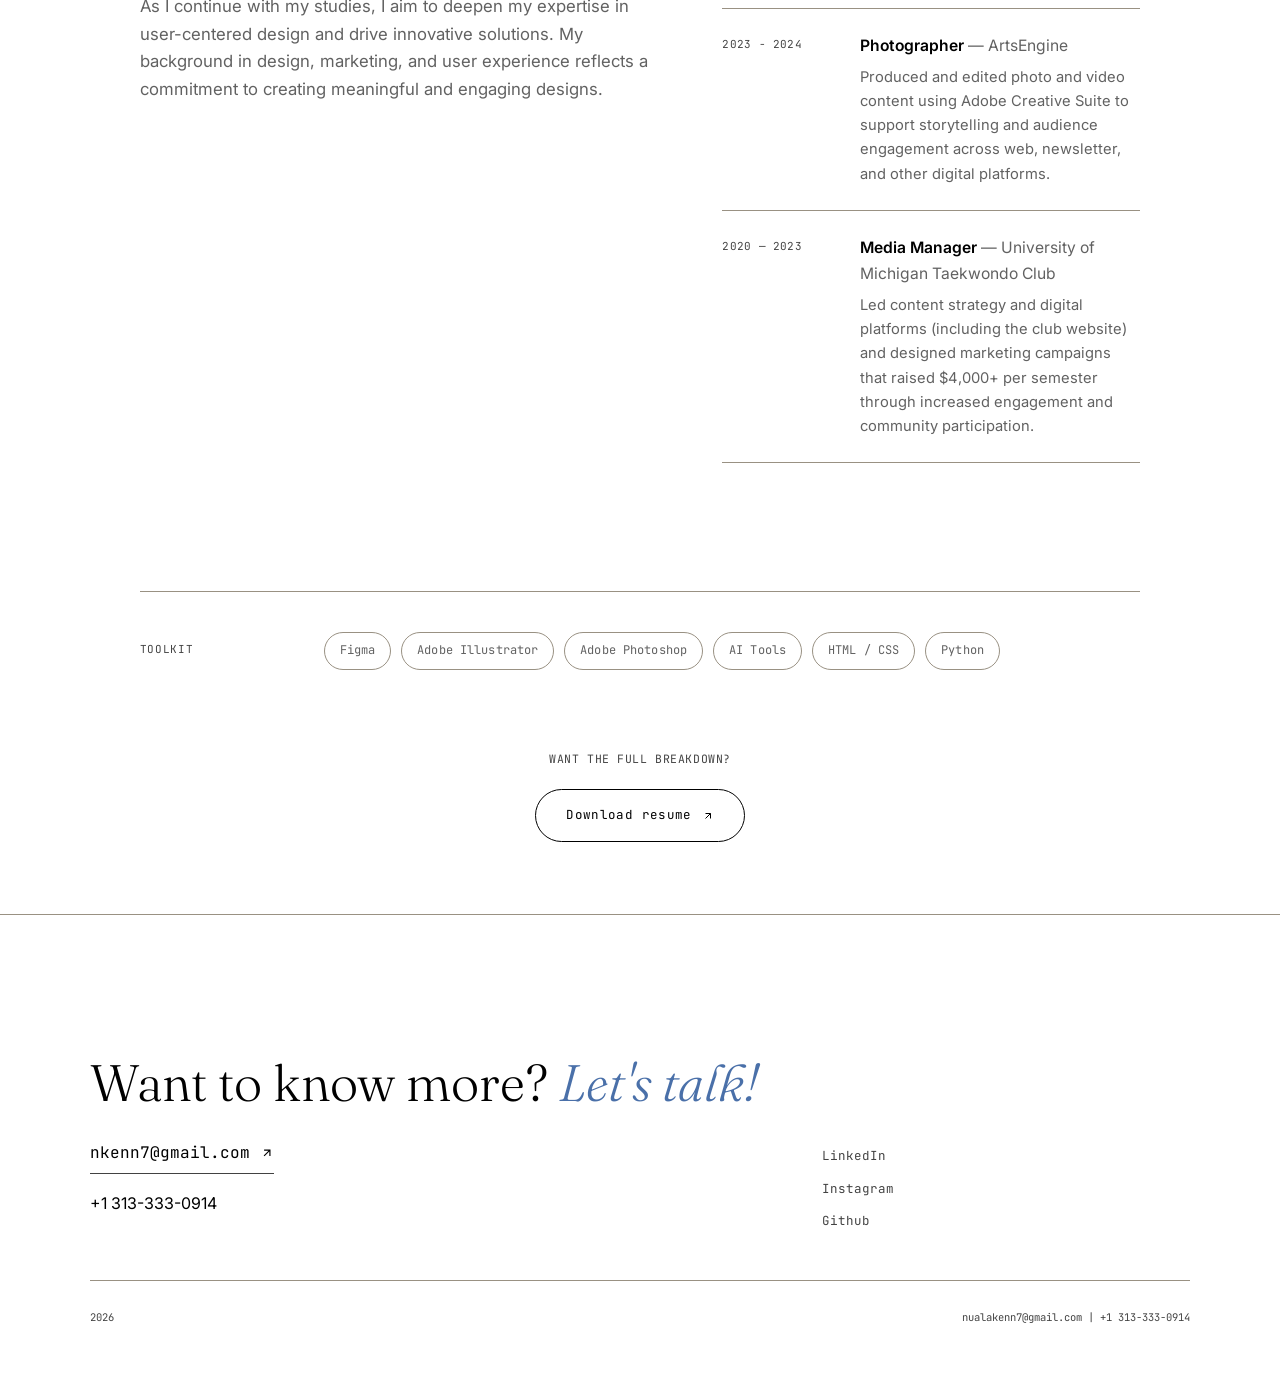
==== commit 04d5a9bd: "Add files via upload" ====
--- a/index.html
+++ b/index.html
@@ -54,14 +54,14 @@
       <!-- CASE 1 -->
       <article class="case">
         <div class="case-frame">
-          <span class="case-label">AVSP Mobile App</span>
+          <img src="images/NSP_handdisplay.png" alt="NSP Mobile App — National Ski Patrol's website brought to mobile">
         </div>
         <div class="case-body">
-          <h3>NSP Mobile App — National Ski Patrol's website brought to mobile</h3>
+          <h3>NSP Mobile App — National Ski Patrol's website brought to mobile </h3>
           <span class="case-role">Product Designer · 3-month engagement</span>
           <p class="case-desc">This mobile app brings NSP’s key resources, safety information, programs, and member tools together in one accessible experience—putting outdoor safety at your fingertips.</p>
           <div class="tags"><span>UX Research</span><span>UI Design</span><span>Prototyping</span><span>Figma</span></div>
-          <a class="case-link" href="#work" aria-label="View full NSP project">View full project
+          <a class="case-link" href="nsp.html" aria-label="View full NSP project">View full project
             <svg viewBox="0 0 24 24" fill="none" stroke="currentColor" stroke-width="2"><path d="M7 17L17 7M7 7h10v10"/></svg>
           </a>
         </div>
@@ -70,14 +70,14 @@
       <!-- CASE 2 -->
       <article class="case">
         <div class="case-frame">
-          <span class="case-label">UM Football App</span>
+          <img src="images/UM_Cover.png" alt="Big House Pass — A mobile app for VIP U of M Football fans">
         </div>
         <div class="case-body">
           <h3>Big House Pass — A mobile app for VIP U of M Football fans</h3>
-          <span class="case-role">Product Designer · 3-month engagement</span>
+          <span class="case-role">Product Designer · 4-month engagement</span>
           <p class="case-desc">A one-stop game day companion designed exclusively for Michigan football season ticket holders. Access VIP perks, discounts, parking information, and real-time updates—all in one place.</p>
           <div class="tags"><span>Mobile UI</span><span>Figma Make</span><span>Prototyping</span><span>AI Tools</span></div>
-          <a class="case-link" href="#work" aria-label="View full Umich project">View full project
+          <a class="case-link" href="um.html" aria-label="View full Umich project">View full project
             <svg viewBox="0 0 24 24" fill="none" stroke="currentColor" stroke-width="2"><path d="M7 17L17 7M7 7h10v10"/></svg>
           </a>
         </div>
@@ -86,7 +86,7 @@
       <!-- CASE 3 -->
       <article class="case">
         <div class="case-frame">
-          <span class="case-label">Wall Ball</span>
+          <img src="images/WB_Girl.png" alt="Wall Ball — An augmented reality (AR) game design pitch">
         </div>
         <div class="case-body">
           <h3>Wall Ball — An augmented reality (AR) game design pitch</h3>
@@ -149,7 +149,7 @@
             <li>
               <span class="exp-date">2023 - 2024</span>
               <div>
-                <h4>Photogrpher <span class="exp-co">— ArtsEngine</span></h4>
+                <h4>Photographer <span class="exp-co">— ArtsEngine</span></h4>
                 <p>Produced and edited photo and video content using Adobe Creative Suite to support storytelling 
                   and audience engagement across web, newsletter, and other digital platforms.</p>
               </div>
@@ -164,7 +164,6 @@
             </li>
           </ul>
         </div>
-        
 
         <div class="toolkit">
           <span class="toolkit-label">Toolkit</span>
@@ -186,6 +185,7 @@
           <svg viewBox="0 0 24 24" fill="none" stroke="currentColor" stroke-width="2"><path d="M7 17L17 7M7 7h10v10"/></svg>
         </a>
       </div>
+
     </section>
 
   </div>
@@ -204,6 +204,7 @@
         <div class="socials">
           <a href="https://www.linkedin.com/in/nualakenn721/">LinkedIn</a>
           <a href="#">Instagram</a>
+          <a href="#">Github</a>
         </div>
       </div>
       <div class="foot-meta">
--- a/styles.css
+++ b/styles.css
@@ -1,17 +1,18 @@
   /* ============ TOKENS ============ */
   :root{
-    --paper: #FAF8F4;
+    --paper: #FFFFFF;
     --paper-raised: #FFFFFF;
-    --ink: #2E2B26;
-    --ink-soft: #767065;    /* body copy — 4.6:1 on paper, 4.9:1 on white */
-    --ink-faint: #696359;   /* small mono labels/tags — deliberately darker than
+    --ink: #000000;
+    --ink-soft: rgba(0,0,0,0.62);    /* body copy — derived from black at reduced opacity, since the palette has no mid-grey */
+    --ink-faint: rgba(0,0,0,0.74);   /* small mono labels/tags — deliberately more opaque than
                                 ink-soft since small type needs more contrast to
-                                read reliably; 5.6:1 on paper, 5.9:1 on white */
-    --line: #DCD4C5;
-    --line-strong: #2E2B26;
-    --accent: #6D7464;   /* muted sage — quiet, systems-minded, not a template terracotta. 4.6:1 on paper */
+                                read reliably */
+    --line: #999183;    /* section dividers — ~3.1:1 against white, meets WCAG 1.4.11 non-text contrast */
+    --line-strong: #000000;
+    --accent: #4A70A9;   /* palette blue — highlighted type, links, button hover. ~5.4:1 on paper */
     --accent-ink: #FFFFFF;
-    --signal: #D9CBA8;   /* soft sand — decorative highlight only, never used for text */
+    --signal: #8FABD4;   /* lighter palette blue — decorative highlight only, never used for text */
+    --overlay-grey: rgba(0,0,0,0.9); /* dark overlay used on the work-page image hover */
 
     --font-display: 'Fraunces', serif;
     --font-body: 'Inter', system-ui, sans-serif;
@@ -20,6 +21,21 @@
     --gutter: clamp(24px, 7vw, 96px);
     --col-gap: 24px;
     --unit: 8px;
+
+    /* Container width: grows with the viewport instead of staying
+       locked at a fixed 1180px on large monitors. */
+    --wrap-max: 1180px;
+  }
+
+  /* Give the layout more room to breathe as screens get bigger. */
+  @media (min-width: 1440px){
+    :root{ --wrap-max: 1360px; }
+  }
+  @media (min-width: 1800px){
+    :root{ --wrap-max: 1600px; }
+  }
+  @media (min-width: 2200px){
+    :root{ --wrap-max: 1880px; }
   }
 
   *{ box-sizing: border-box; }
@@ -50,7 +66,7 @@
   }
 
   .wrap{
-    max-width: 1180px;
+    max-width: var(--wrap-max);
     margin: 0 auto;
     padding: 0 var(--gutter);
     position: relative;
@@ -67,15 +83,15 @@
     display: grid;
     grid-template-columns: repeat(12, 1fr);
     gap: var(--col-gap);
-    max-width: 1180px;
+    max-width: var(--wrap-max);
     margin: 0 auto;
     padding: 0 var(--gutter);
   }
   .grid-overlay.is-on{ opacity: 1; }
   .grid-overlay span{
-    background: rgba(124,132,113,0.045);
-    border-left: 1px solid rgba(124,132,113,0.22);
-    border-right: 1px solid rgba(124,132,113,0.22);
+    background: rgba(74,112,169,0.05);
+    border-left: 1px solid rgba(74,112,169,0.25);
+    border-right: 1px solid rgba(74,112,169,0.25);
     height: 100%;
   }
   @media (max-width: 720px){
@@ -99,7 +115,7 @@
     padding: 10px 16px;
     border-radius: 999px;
     cursor: pointer;
-    box-shadow: 0 6px 20px rgba(52,49,43,0.06);
+    box-shadow: 0 6px 20px rgba(0,0,0,0.08);
     transition: color .15s ease, border-color .15s ease;
   }
   .grid-toggle:hover{ color: var(--ink); border-color: var(--ink-faint); }
@@ -113,7 +129,7 @@
     position: sticky;
     top: 0;
     z-index: 30;
-    background: rgba(250,248,244,0.88);
+    background: rgba(255,255,255,0.88);
     backdrop-filter: blur(10px);
     border-bottom: 1px solid var(--line);
   }
@@ -122,7 +138,7 @@
     align-items:center;
     justify-content: space-between;
     padding: 24px var(--gutter);
-    max-width: 1180px;
+    max-width: var(--wrap-max);
     margin: 0 auto;
   }
   .wordmark{
@@ -163,8 +179,7 @@
 
   /* ============ HERO ============ */
   .hero{
-    padding: clamp(80px, 16vw, 168px) 0 clamp(64px, 11vw, 120px);
-    border-bottom: 1px solid var(--line);
+    padding-top: clamp(80px, 16vw, 168px);
     position: relative;
     overflow: hidden;
   }
@@ -251,8 +266,7 @@
     white-space: nowrap;
   }
 
-  section{ padding: clamp(72px, 11vw, 128px) 0; }
-  section#work{ border-bottom: 1px solid var(--line); }
+  section{ padding: clamp(72px, 11vw, 128px) 0 0; }
 
   /* ============ CASE STUDIES ============ */
   .case{
@@ -270,8 +284,10 @@
 
   .case-frame{
     aspect-ratio: 4/3;
-    border: 1px solid var(--line);
+    border: none;
+    border-radius: 14px;
     background: var(--paper-raised);
+    box-shadow: 0 10px 30px rgba(0,0,0,0.09);
     position: relative;
     overflow: hidden;
   }
@@ -341,7 +357,8 @@
     font-family: var(--font-mono);
     font-size: 10.5px;
     border: 1px solid var(--line);
-    padding: 5px 10px;
+    border-radius: 999px;
+    padding: 5px 12px;
     color: var(--ink-soft);
   }
 
@@ -369,6 +386,7 @@
     align-items: center;
     gap: 20px;
     padding-top: 72px;
+    padding-bottom: 72px;
     margin-top: 8px;
     text-align: center;
   }
@@ -390,14 +408,15 @@
     gap: 10px;
     color: var(--ink);
     border: 1px solid var(--line-strong);
+    border-radius: 999px;
     padding: 15px 30px;
     background: transparent;
     transition: background .18s ease, color .18s ease, border-color .18s ease;
   }
   .btn-outline:hover{
-    background: var(--ink);
-    color: var(--paper-raised);
-    border-color: var(--ink);
+    background: var(--accent);
+    color: var(--accent-ink);
+    border-color: var(--accent);
   }
   .btn-outline svg{ width:12px; height:12px; transition: transform .15s ease; }
   .btn-outline:hover svg{ transform: translate(2px,-2px); }
@@ -488,6 +507,7 @@
     letter-spacing: 0.01em;
     color: var(--ink-soft);
     border: 1px solid var(--line);
+    border-radius: 999px;
     padding: 8px 15px;
   }
 
@@ -495,6 +515,14 @@
   footer#contact{
     padding: clamp(80px, 12vw, 140px) 0 56px;
     border-top: 1px solid var(--line);
+    background: var(--paper);
+  }
+  /* On desktop, let the footer's own wrap ignore the site-wide
+     container cap so it runs the full width of the screen. */
+  @media (min-width: 900px){
+    footer#contact > .wrap{
+      max-width: none;
+    }
   }
   .contact-inner{
     display:grid;
@@ -505,6 +533,16 @@
     border-bottom: 1px solid var(--line);
   }
   @media (max-width: 800px){ .contact-inner{ grid-template-columns: 1fr; } }
+  /* Keep the content from stretching into unreadably long lines on
+     ultra-wide screens even though the footer band itself is full-bleed. */
+  @media (min-width: 1800px){
+    .contact-inner,
+    .foot-meta{
+      max-width: 1880px;
+      margin-left: auto;
+      margin-right: auto;
+    }
+  }
   .contact-inner h2{
     font-family: var(--font-display);
     font-weight: 300;
@@ -551,7 +589,6 @@
   /* ============ MORE-WORK INDEX PAGE ============ */
   .page-head{
     padding: clamp(72px, 14vw, 140px) 0 clamp(48px, 8vw, 80px);
-    border-bottom: 1px solid var(--line);
   }
   .page-head .eyebrow{ margin-bottom: 32px; }
   .page-head h1{
@@ -650,8 +687,10 @@
   .archive-feature-frame{
     position: relative;
     aspect-ratio: 21/9;
-    border: 1px solid var(--line);
+    border: none;
+    border-radius: 14px;
     background: var(--paper-raised);
+    box-shadow: 0 10px 30px rgba(0,0,0,0.09);
     overflow: hidden;
     margin-bottom: 24px;
   }
@@ -682,11 +721,15 @@
     position:absolute;
     left:0; right:0; bottom:0;
     padding: 40px 28px 22px;
-    background: linear-gradient(to top, rgba(46,43,38,0.82) 0%, rgba(46,43,38,0.45) 55%, rgba(46,43,38,0) 100%);
+    background: linear-gradient(to top, rgba(0,0,0,0.78) 0%, rgba(0,0,0,0.4) 55%, rgba(0,0,0,0) 100%);
     display:flex;
     align-items:flex-end;
     justify-content:space-between;
     gap: 20px;
+    transition: background .25s ease;
+  }
+  .archive-feature:hover .archive-feature-scrim{
+    background: linear-gradient(to top, var(--overlay-grey) 0%, rgba(0,0,0,0.62) 55%, rgba(0,0,0,0) 100%);
   }
   .archive-feature-heading{ min-width:0; }
   .archive-feature-title{
@@ -698,7 +741,7 @@
     color: #FFFFFF;
     transition: color .15s ease;
   }
-  .archive-feature:hover .archive-feature-title{ color: var(--signal); }
+  .archive-feature:hover .archive-feature-title{ color: #FFFFFF; }
   .archive-feature-tags{
     font-family: var(--font-mono);
     font-size: 10.5px;
@@ -712,7 +755,7 @@
     color:#FFFFFF;
     transition: transform .15s ease, color .15s ease;
   }
-  .archive-feature:hover .archive-feature-arrow{ transform: translate(3px,-3px); color: var(--signal); }
+  .archive-feature:hover .archive-feature-arrow{ transform: translate(3px,-3px); color: #FFFFFF; }
 
   @media (max-width: 700px){
     .archive-feature{ padding: 32px 0; }
@@ -720,3 +763,372 @@
     .archive-feature-scrim{ padding: 28px 18px 16px; }
     .archive-feature-arrow{ display:none; }
   }
+
+  /* ============ PROJECT TEMPLATE ============ */
+  .project-header{
+    padding: clamp(72px, 14vw, 140px) 0 0;
+  }
+  .project-title{
+    font-family: var(--font-display);
+    font-weight: 300;
+    font-size: clamp(2.2rem, 5.6vw, 4rem);
+    line-height: 1.08;
+    margin: 0 0 36px;
+    max-width: 20ch;
+    color: var(--ink);
+  }
+  .project-title em{ font-style: italic; font-weight: 500; color: var(--accent); }
+
+  .project-meta{
+    display: flex;
+    flex-wrap: wrap;
+    gap: 28px 56px;
+    padding: 28px 0 36px;
+    margin-bottom: 36px;
+    border-top: 1px solid var(--line);
+    border-bottom: 1px solid var(--line);
+  }
+  .project-meta div{ display:flex; flex-direction:column; gap:8px; }
+  .project-meta .meta-label{
+    font-family: var(--font-mono);
+    font-size: 11px;
+    letter-spacing: 0.06em;
+    text-transform: uppercase;
+    color: var(--ink-faint);
+  }
+  .project-meta .meta-value{
+    font-family: var(--font-body);
+    font-size: 0.95rem;
+    font-weight: 500;
+    color: var(--ink);
+  }
+
+  /* ============ PROJECT PREVIEW ============ */
+  .project-summary{ padding-top: 0; }
+  .project-summary p{
+    font-size: 1.15rem;
+    color: var(--ink-soft);
+    max-width: none;
+    margin: 0 0 32px;
+  }
+  .project-hero{
+    border: none;
+    border-radius: 14px;
+    background: var(--paper-raised);
+    box-shadow: 0 10px 30px rgba(0,0,0,0.09);
+    overflow: hidden;
+    margin-bottom: 14px;
+  }
+  .project-hero img{ width: 100%; height: auto; display: block; }
+  .project-hero-caption{
+    font-family: var(--font-mono);
+    font-size: 11px;
+    letter-spacing: 0.03em;
+    color: var(--ink-faint);
+  }
+  .btn-center{
+    display: flex;
+    justify-content: center;
+    margin-top: 32px;
+  }
+
+  /* ============ PROJECT PROCESS ============ */
+
+  .process-block{
+    padding: 56px 0;
+    border-top: 1px solid var(--line);
+  }
+  .process-block:first-child{ border-top: none; padding-top: 0; }
+  .process-block .block-index{
+    font-family: var(--font-mono);
+    font-size: 11px;
+    letter-spacing: 0.05em;
+    color: var(--ink-faint);
+    display: block;
+    margin-bottom: 16px;
+  }
+  .process-block h3{
+    font-family: var(--font-display);
+    font-weight: 400;
+    font-size: clamp(1.3rem, 2.2vw, 1.7rem);
+    margin: 0 0 20px;
+    color: var(--ink);
+  }
+  .process-block p{
+    color: var(--ink-soft);
+    max-width: 68ch;
+    margin: 0 0 20px;
+  }
+  .process-block p:last-of-type{ margin-bottom: 0; }
+  .process-block.wide-text p{ max-width: none; }
+
+  .pain-point-list{
+    list-style: none;
+    margin: 28px 0 0;
+    padding: 0;
+    display: grid;
+    grid-template-columns: repeat(2, 1fr);
+    gap: 28px 40px;
+  }
+  @media (max-width: 700px){ .pain-point-list{ grid-template-columns: 1fr; } }
+  .pain-point-list li{ padding-top: 20px; border-top: 1px solid var(--line); }
+  .pain-point-list h4{
+    font-family: var(--font-body);
+    font-weight: 600;
+    font-size: 0.98rem;
+    margin: 0 0 8px;
+    color: var(--ink);
+  }
+  .pain-point-list p{
+    margin: 0;
+    color: var(--ink-soft);
+    font-size: 0.92rem;
+    max-width: none;
+  }
+
+  .process-image{
+    aspect-ratio: 16/9;
+    border: none;
+    border-radius: 14px;
+    background: var(--paper-raised);
+    box-shadow: 0 10px 30px rgba(0,0,0,0.09);
+    overflow: hidden;
+    margin: 28px 0;
+  }
+  .process-image img{ width:100%; height:100%; object-fit: cover; display:block; }
+
+  /* Smaller, side-by-side pair of images within a process block —
+     keeps full-width copy above and both images visible together
+     on desktop without scrolling. */
+  .process-image-row{
+    display: grid;
+    grid-template-columns: repeat(2, 1fr);
+    gap: 24px;
+    margin: 28px 0 0;
+  }
+  .process-image-row .process-image{ margin: 0; }
+  @media (max-width: 700px){
+    .process-image-row{ grid-template-columns: 1fr; }
+  }
+
+  /* ============ PERSONAS ============ */
+  .personas-grid{
+    display: grid;
+    grid-template-columns: repeat(2, 1fr);
+    gap: 20px 40px;
+    margin-top: 8px;
+  }
+  @media (max-width: 700px){
+    .personas-grid{ grid-template-columns: 1fr; }
+  }
+  .persona-card h4{
+    font-family: var(--font-display);
+    font-weight: 400;
+    font-size: clamp(1.2rem, 2vw, 1.4rem);
+    margin: 0 0 20px;
+    color: var(--ink);
+  }
+  .persona-details{
+    list-style: none;
+    margin: 0 0 24px;
+    padding: 0;
+    display: flex;
+    flex-direction: column;
+    gap: 0;
+  }
+  .persona-details div{
+    display: flex;
+    gap: 16px;
+    padding: 14px 0;
+    border-top: 1px solid var(--line);
+  }
+  .persona-details div:last-child{ border-bottom: 1px solid var(--line); }
+  .persona-details dt{
+    font-family: var(--font-mono);
+    font-size: 11px;
+    letter-spacing: 0.06em;
+    text-transform: uppercase;
+    color: var(--ink-faint);
+    min-width: 130px;
+    flex-shrink: 0;
+    margin: 0;
+  }
+  .persona-details dd{
+    margin: 0;
+    color: var(--ink-soft);
+    font-size: 0.95rem;
+  }
+  .persona-card .process-image{
+    margin: 0;
+    aspect-ratio: auto;
+    background: transparent;
+    box-shadow: none;
+  }
+  .persona-card .process-image img{
+    width: 100%;
+    height: auto;
+    object-fit: initial;
+  }
+
+  .design-decision{
+    display: grid;
+    grid-template-columns: 1.2fr 1fr;
+    gap: 40px;
+    align-items: center;
+  }
+  .design-decision .decision-text-col{
+    display: flex;
+    flex-direction: column;
+    gap: 24px;
+  }
+  .design-decision .decision-text h4{
+    font-family: var(--font-body);
+    font-weight: 600;
+    font-size: 1.05rem;
+    margin: 0 0 12px;
+    color: var(--ink);
+  }
+  .design-decision p{ margin: 0; max-width: none; }
+  .design-decision .process-image{
+    margin: 0;
+    aspect-ratio: auto;
+    border: none;
+    border-radius: 14px;
+    background: transparent;
+    box-shadow: none;
+  }
+  .design-decision .process-image img{
+    width: 100%;
+    height: auto;
+    object-fit: initial;
+    display: block;
+  }
+  @media (max-width: 700px){
+    .design-decision{ grid-template-columns: 1fr; gap: 20px; }
+  }
+  .design-decision + .design-decision{
+    margin-top: 48px;
+    padding-top: 48px;
+    border-top: 1px solid var(--line);
+  }
+
+  /* ============ GAME PITCH SECTIONS ============ */
+  /* Each stage (Main Player, Multi-Player) gets full-width copy with a
+     divider line above it, and its media sits below the text rather
+     than beside it. */
+  .game-section{
+    margin-top: 48px;
+    padding-top: 48px;
+    border-top: 1px solid var(--line);
+  }
+  .game-section h4{
+    font-family: var(--font-body);
+    font-weight: 600;
+    font-size: 1.05rem;
+    margin: 0 0 20px;
+    color: var(--ink);
+  }
+  .game-section p{
+    color: var(--ink-soft);
+    max-width: none;
+    margin: 0 0 20px;
+  }
+  .game-section p:last-of-type{ margin-bottom: 0; }
+  .game-section .process-image-row{ margin-top: 28px; }
+
+  /* ============ VIDEO EMBED ============ */
+  .video-embed{
+    aspect-ratio: 16/9;
+    border: none;
+    border-radius: 14px;
+    background: var(--paper-raised);
+    box-shadow: 0 10px 30px rgba(0,0,0,0.09);
+    overflow: hidden;
+    margin: 28px 0 0;
+  }
+  .video-embed iframe,
+  .video-embed video{
+    width: 100%;
+    height: 100%;
+    border: none;
+    display: block;
+  }
+
+  /* ============ FIGMA PROTOTYPE EMBED ============ */
+  /* Framed like a device: portrait aspect-ratio, centered, capped width
+     so it reads as a phone rather than a stray iframe on the page. */
+  .figma-embed{
+    width: 100%;
+    max-width: 420px;
+    aspect-ratio: 9 / 17.5;
+    margin: 0 auto;
+    border: none;
+    border-radius: 14px;
+    background: var(--paper-raised);
+    box-shadow: 0 10px 30px rgba(0,0,0,0.09);
+    overflow: hidden;
+  }
+  .figma-embed iframe{
+    width: 100%;
+    height: 100%;
+    border: none;
+    display: block;
+  }
+  .figma-embed-caption{
+    display: block;
+    text-align: center;
+    margin: 14px 0 0;
+  }
+  @media (max-width: 500px){
+    .figma-embed{ max-width: 320px; }
+  }
+
+  /* ============ FINAL PRODUCT ============ */
+  .final-product-text{
+    color: var(--ink-soft);
+    font-size: 1.05rem;
+    max-width: 68ch;
+    margin: 0 0 36px;
+  }
+  .final-product-gallery{
+    display: flex;
+    gap: 20px;
+    overflow-x: auto;
+    scroll-snap-type: x mandatory;
+    scroll-behavior: smooth;
+    -webkit-overflow-scrolling: touch;
+    padding-bottom: 16px;
+    margin-bottom: 20px;
+  }
+  .final-product-gallery .process-image{
+    flex: 0 0 clamp(260px, 34vw, 420px);
+    aspect-ratio: 4/3;
+    margin-top: 0;
+    scroll-snap-align: start;
+  }
+  .final-product-gallery::-webkit-scrollbar{ height: 6px; }
+  .final-product-gallery::-webkit-scrollbar-thumb{ background: var(--line); }
+  .final-product-gallery::-webkit-scrollbar-track{ background: transparent; }
+
+  /* ============ LEARNING OUTCOMES ============ */
+  .outcomes-grid{
+    display: grid;
+    grid-template-columns: repeat(3, 1fr);
+    gap: 20px 40px;
+    margin-top: 8px;
+  }
+  @media (max-width: 860px){ .outcomes-grid{ grid-template-columns: repeat(2, 1fr); } }
+  @media (max-width: 560px){ .outcomes-grid{ grid-template-columns: 1fr; } }
+  .outcomes-grid div{ padding-top: 24px; border-top: 1px solid var(--line); }
+  .outcomes-grid h4{
+    font-family: var(--font-display);
+    font-weight: 400;
+    font-size: 1.15rem;
+    margin: 0 0 10px;
+    color: var(--ink);
+  }
+  .outcomes-grid p{
+    margin: 0;
+    color: var(--ink-soft);
+    font-size: 0.92rem;
+  }
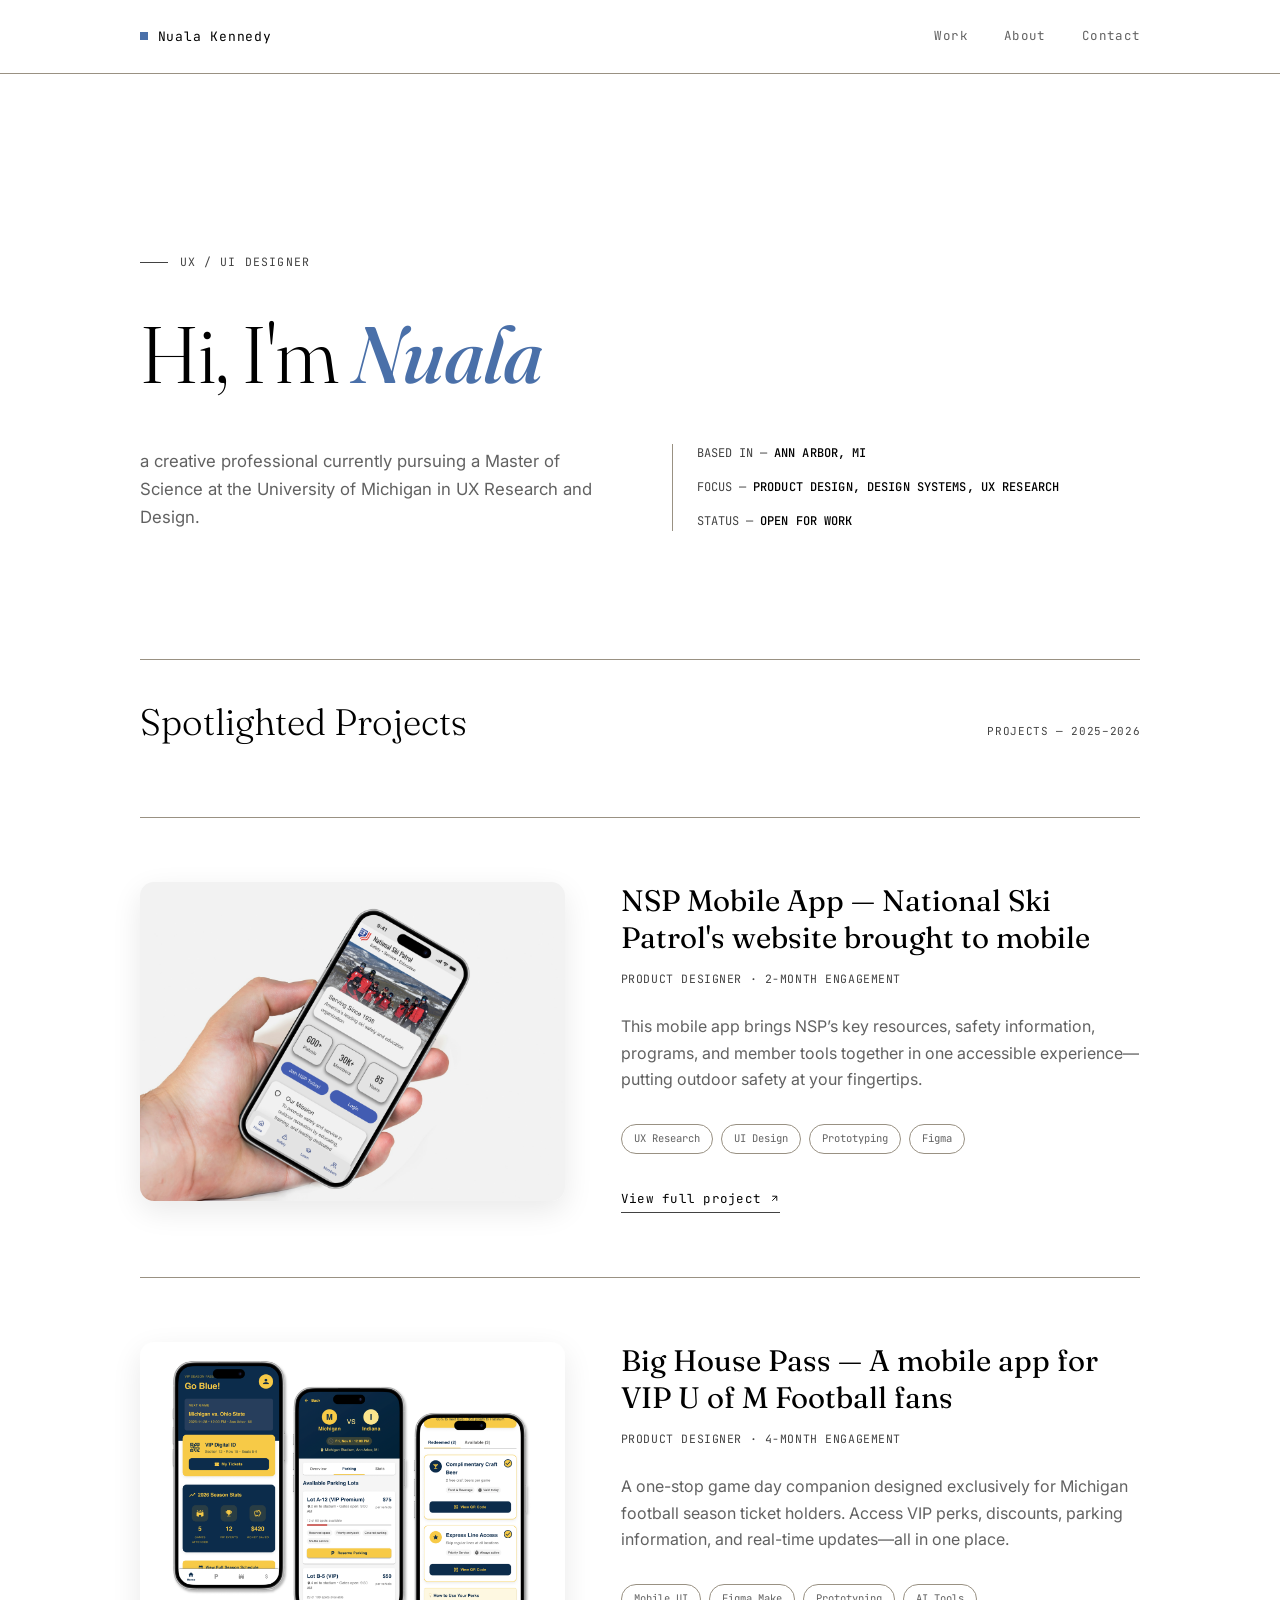
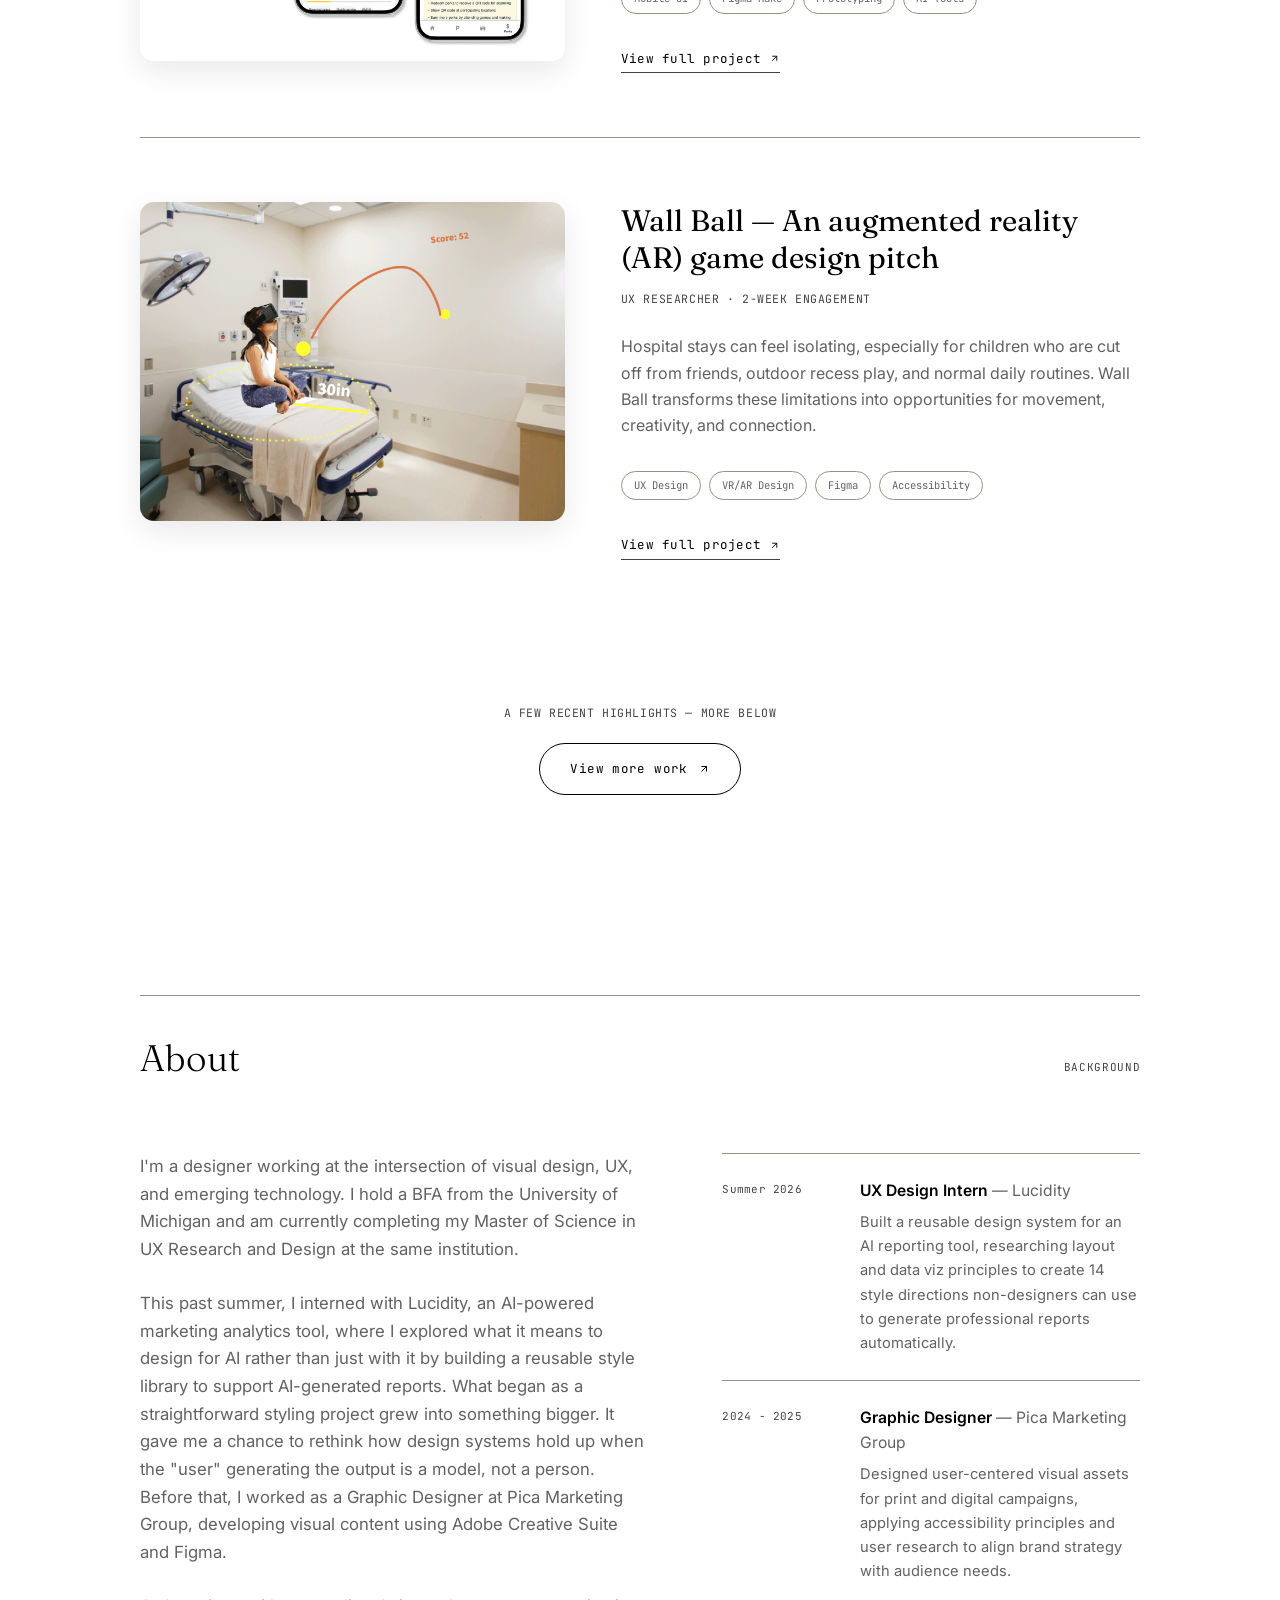
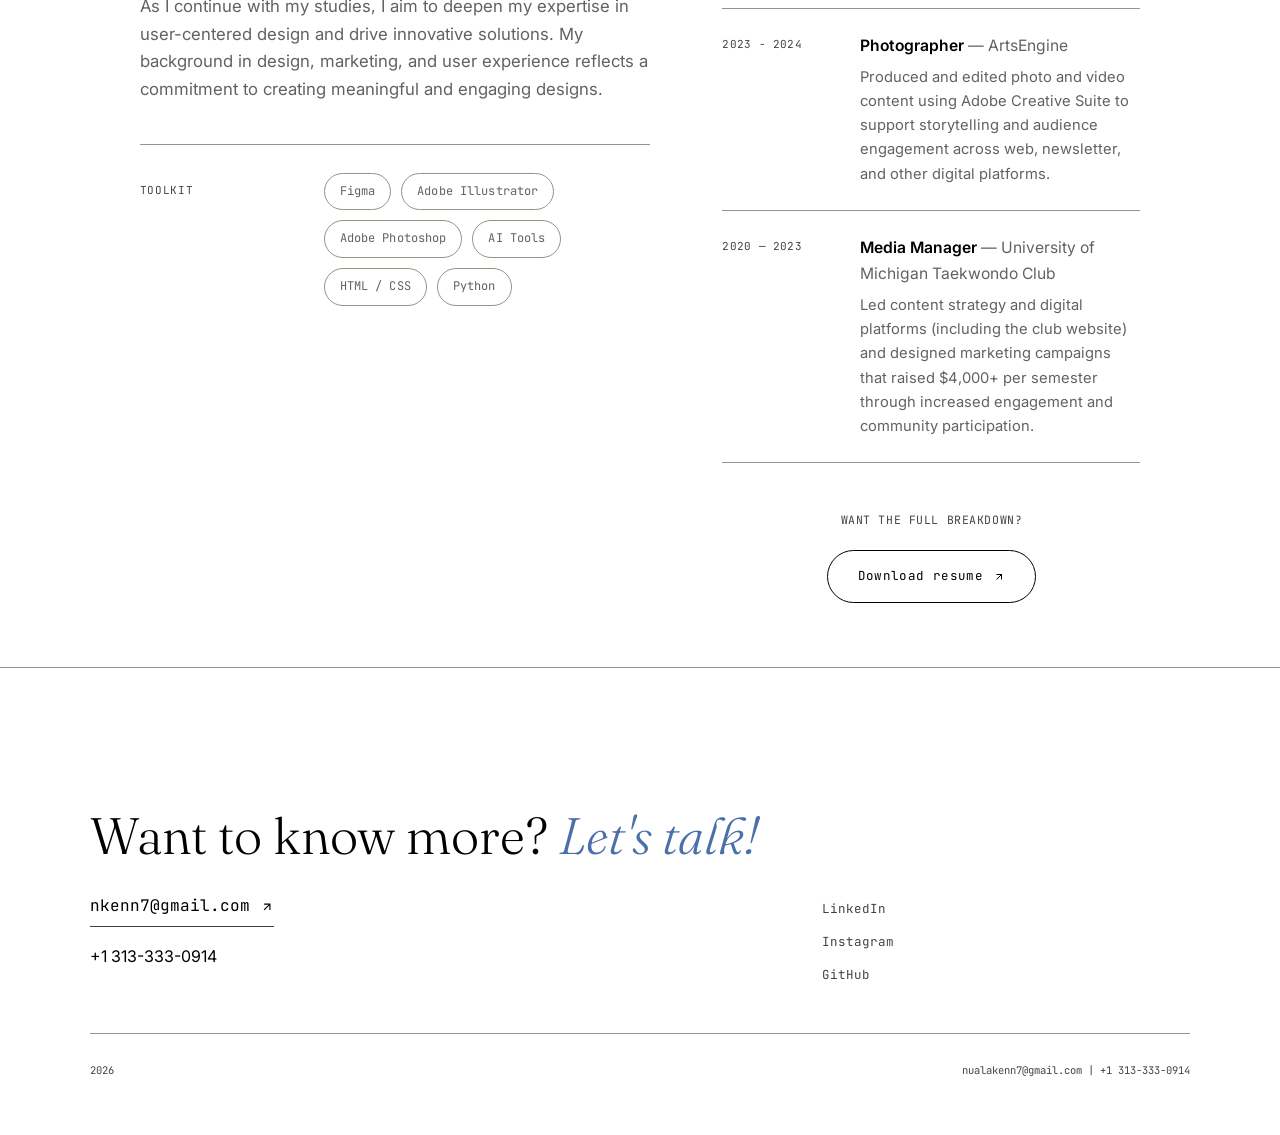
==== commit ffefa8e6: "Add files via upload" ====
--- a/index.html
+++ b/index.html
@@ -47,18 +47,20 @@
 
     <section id="work">
       <div class="section-head">
-        <h2>Recent Projects</h2>
-        <span class="section-tag">Projects — 2024–2026</span>
+        <h2>Spotlighted Projects</h2>
+        <span class="section-tag">Projects — 2025–2026</span>
       </div>
 
       <!-- CASE 1 -->
       <article class="case">
         <div class="case-frame">
-          <img src="images/NSP_handdisplay.png" alt="NSP Mobile App — National Ski Patrol's website brought to mobile">
+          <a href="nsp.html" aria-label="View full NSP project">
+            <img src="images/NSP_hand.png" alt="NSP Mobile App — National Ski Patrol's website brought to mobile">
+          </a>
         </div>
         <div class="case-body">
           <h3>NSP Mobile App — National Ski Patrol's website brought to mobile </h3>
-          <span class="case-role">Product Designer · 3-month engagement</span>
+          <span class="case-role">Product Designer · 2-month engagement</span>
           <p class="case-desc">This mobile app brings NSP’s key resources, safety information, programs, and member tools together in one accessible experience—putting outdoor safety at your fingertips.</p>
           <div class="tags"><span>UX Research</span><span>UI Design</span><span>Prototyping</span><span>Figma</span></div>
           <a class="case-link" href="nsp.html" aria-label="View full NSP project">View full project
@@ -70,7 +72,9 @@
       <!-- CASE 2 -->
       <article class="case">
         <div class="case-frame">
-          <img src="images/UM_Cover.png" alt="Big House Pass — A mobile app for VIP U of M Football fans">
+          <a href="um.html" aria-label="View full Umich project">
+            <img src="images/UM_Cover.png" alt="Big House Pass — A mobile app for VIP U of M Football fans">
+          </a>
         </div>
         <div class="case-body">
           <h3>Big House Pass — A mobile app for VIP U of M Football fans</h3>
@@ -85,13 +89,15 @@
 
       <!-- CASE 3 -->
       <article class="case">
-        <div class="case-frame">
-          <img src="images/WB_Girl.png" alt="Wall Ball — An augmented reality (AR) game design pitch">
+        <div class="case-frame case-frame--zoom">
+          <a href="wallball.html" aria-label="View full Wall Ball project">
+            <img src="images/WB_Girl.png" alt="Wall Ball — An augmented reality (AR) game design pitch">
+          </a>
         </div>
         <div class="case-body">
           <h3>Wall Ball — An augmented reality (AR) game design pitch</h3>
           <span class="case-role">UX Researcher · 2-week engagement</span>
-          <p class="case-desc">Hospital stays can feel isolating, especially for children who are cut off from friends, outdoor recess play, and and normal daily routines. Wall Ball transforms these limitations into opportunities for movement, creativity, and connection.</p>
+          <p class="case-desc">Hospital stays can feel isolating, especially for children who are cut off from friends, outdoor recess play, and normal daily routines. Wall Ball transforms these limitations into opportunities for movement, creativity, and connection.</p>
           <div class="tags"><span>UX Design </span><span>VR/AR Design</span><span>Figma</span><span>Accessibility</span></div>
           <a class="case-link" href="wallball.html" aria-label="View full Wall Ball project">View full project
             <svg viewBox="0 0 24 24" fill="none" stroke="currentColor" stroke-width="2"><path d="M7 17L17 7M7 7h10v10"/></svg>
@@ -127,6 +133,18 @@
           <p>As I continue with my studies, I aim to deepen my expertise in user-centered design and drive 
             innovative solutions. My background in design, marketing, and user experience reflects a commitment 
             to creating meaningful and engaging designs.</p>
+
+          <div class="toolkit">
+            <span class="toolkit-label">Toolkit</span>
+            <ul class="toolkit-list">
+              <li>Figma</li>
+              <li>Adobe Illustrator</li>
+              <li>Adobe Photoshop</li>
+              <li>AI Tools</li>
+              <li>HTML / CSS</li>
+              <li>Python</li>
+            </ul>
+          </div>
         </div>
         <div id="experience">
           <ul class="experience-list">
@@ -163,27 +181,15 @@
               </div>
             </li>
           </ul>
-        </div>
-
-        <div class="toolkit">
-          <span class="toolkit-label">Toolkit</span>
-          <ul class="toolkit-list">
-            <li>Figma</li>
-            <li>Adobe Illustrator</li>
-            <li>Adobe Photoshop</li>
-            <li>AI Tools</li>
-            <li>HTML / CSS</li>
-            <li>Python</li>
-          </ul>
-        </div>
-      </div>
-
-      <div class="more-work">
-        <p>Want the full breakdown?</p>
-        <a class="btn-outline" href="attachments/NualaK_resume.pdf" download>
-          Download resume
-          <svg viewBox="0 0 24 24" fill="none" stroke="currentColor" stroke-width="2"><path d="M7 17L17 7M7 7h10v10"/></svg>
-        </a>
+
+          <div class="more-work compact">
+            <p>Want the full breakdown?</p>
+            <a class="btn-outline" href="attachments/NualaK_resume.pdf" download>
+              Download resume
+              <svg viewBox="0 0 24 24" fill="none" stroke="currentColor" stroke-width="2"><path d="M7 17L17 7M7 7h10v10"/></svg>
+            </a>
+          </div>
+        </div>
       </div>
 
     </section>
@@ -204,7 +210,7 @@
         <div class="socials">
           <a href="https://www.linkedin.com/in/nualakenn721/">LinkedIn</a>
           <a href="#">Instagram</a>
-          <a href="#">Github</a>
+          <a href="#">GitHub</a>
         </div>
       </div>
       <div class="foot-meta">
@@ -215,6 +221,63 @@
   </footer>
 </main>
 
+<div class="lightbox" id="lightbox">
+  <button class="lightbox-close" id="lightboxClose" aria-label="Close enlarged image">&times;</button>
+  <img id="lightboxImg" src="" alt="">
+  <span class="lightbox-hint">Click image to zoom in</span>
+</div>
+
+<script>
+  (function(){
+    var lightbox = document.getElementById('lightbox');
+    var lightboxImg = document.getElementById('lightboxImg');
+    var closeBtn = document.getElementById('lightboxClose');
+
+    function openLightbox(src, alt){
+      lightboxImg.src = src;
+      lightboxImg.alt = alt || '';
+      lightboxImg.classList.remove('zoomed');
+      lightbox.classList.add('active');
+      document.body.classList.add('lightbox-open');
+    }
+    function closeLightbox(){
+      lightbox.classList.remove('active');
+      lightboxImg.classList.remove('zoomed');
+      document.body.classList.remove('lightbox-open');
+    }
+
+    document.querySelectorAll('.case-frame img').forEach(function(img){
+      img.addEventListener('click', function(e){
+        e.preventDefault();
+        e.stopPropagation();
+        openLightbox(this.src, this.alt);
+      });
+    });
+
+    lightboxImg.addEventListener('click', function(e){
+      e.stopPropagation();
+      this.classList.toggle('zoomed');
+    });
+
+    lightboxImg.addEventListener('mousemove', function(e){
+      if(!this.classList.contains('zoomed')) return;
+      var rect = this.getBoundingClientRect();
+      var x = ((e.clientX - rect.left) / rect.width) * 100;
+      var y = ((e.clientY - rect.top) / rect.height) * 100;
+      this.style.transformOrigin = x + '% ' + y + '%';
+    });
+
+    closeBtn.addEventListener('click', closeLightbox);
+    lightbox.addEventListener('click', function(e){
+      if(e.target === lightbox){ closeLightbox(); }
+    });
+    document.addEventListener('keydown', function(e){
+      if(e.key === 'Escape'){ closeLightbox(); }
+    });
+  })();
+</script>
+
+
 
 
 </body>
--- a/styles.css
+++ b/styles.css
@@ -292,6 +292,74 @@
     overflow: hidden;
   }
   .case-frame svg{ width:100%; height:100%; display:block; }
+  .case-frame a{ display:block; width:100%; height:100%; }
+  .case-frame img{ width:100%; height:100%; object-fit: cover; display:block; cursor: zoom-in; }
+  /* Modifier: crop in tighter than the default cover fit, for photos
+     with too much surrounding space at the default zoom level. */
+  .case-frame--zoom img{ transform: scale(1.25); transform-origin: center; }
+  /* Lighter modifier for images where the default zoom crops too
+     tightly and cuts off important content (e.g. UI screens). */
+  .case-frame--zoom-sm img{ transform: scale(1.08); transform-origin: center; }
+
+  /* ===== Lightbox: click an image to enlarge it, click again (or move
+     the cursor over it) to zoom in and read details up close. ===== */
+  .lightbox{
+    position: fixed;
+    inset: 0;
+    z-index: 999;
+    display: none;
+    align-items: center;
+    justify-content: center;
+    padding: 48px;
+    background: rgba(12,12,16,0.92);
+  }
+  .lightbox.active{ display: flex; }
+  body.lightbox-open{ overflow: hidden; }
+  .lightbox img{
+    display: block;
+    max-width: 90vw;
+    max-height: 85vh;
+    border-radius: 6px;
+    box-shadow: 0 30px 80px rgba(0,0,0,0.5);
+    cursor: zoom-in;
+    transform-origin: center center;
+    transition: transform .2s ease;
+  }
+  .lightbox img.zoomed{
+    cursor: zoom-out;
+    transform: scale(2.2);
+  }
+  .lightbox-close{
+    position: fixed;
+    top: 24px;
+    right: 28px;
+    width: 44px;
+    height: 44px;
+    border-radius: 50%;
+    border: 1px solid rgba(255,255,255,0.28);
+    background: rgba(255,255,255,0.06);
+    color: #fff;
+    font-size: 22px;
+    line-height: 1;
+    display: flex;
+    align-items: center;
+    justify-content: center;
+    cursor: pointer;
+    z-index: 1000;
+  }
+  .lightbox-close:hover{ background: rgba(255,255,255,0.14); }
+  .lightbox-hint{
+    position: fixed;
+    bottom: 26px;
+    left: 50%;
+    transform: translateX(-50%);
+    font-family: var(--font-mono);
+    font-size: 11px;
+    letter-spacing: 0.05em;
+    text-transform: uppercase;
+    color: rgba(255,255,255,0.55);
+    z-index: 1000;
+  }
 
   .case-label{
     position:absolute;
@@ -390,6 +458,15 @@
     margin-top: 8px;
     text-align: center;
   }
+  /* Modifier: for more-work blocks nested inside a narrower column
+     (e.g. under the Experience list) rather than spanning full width. */
+  .more-work.compact{
+    align-items: center;
+    text-align: center;
+    padding-top: 48px;
+    padding-bottom: 64px;
+    margin-top: 0;
+  }
   .more-work p{
     font-family: var(--font-mono);
     font-size: 11.5px;
@@ -474,12 +551,11 @@
 
   /* ============ TOOLKIT ============ */
   .toolkit{
-    grid-column: 1 / -1;
     display: grid;
     grid-template-columns: 160px 1fr;
     gap: 24px;
-    margin-top: 56px;
-    padding-top: 40px;
+    margin-top: 40px;
+    padding-top: 28px;
     border-top: 1px solid var(--line);
   }
   @media (max-width: 640px){
@@ -588,8 +664,12 @@
 
   /* ============ MORE-WORK INDEX PAGE ============ */
   .page-head{
-    padding: clamp(72px, 14vw, 140px) 0 clamp(48px, 8vw, 80px);
-  }
+    padding: clamp(72px, 14vw, 140px) 0 clamp(24px, 4vw, 40px);
+  }
+  /* The section right after a page-head already gets its own top
+     padding from .page-head's bottom padding — cancel the generic
+     section top padding here so the two don't stack into a big gap. */
+  .page-head + section{ padding-top: 0; }
   .page-head .eyebrow{ margin-bottom: 32px; }
   .page-head h1{
     font-family: var(--font-display);
@@ -597,7 +677,7 @@
     font-size: clamp(2.2rem, 5.6vw, 4rem);
     margin: 0 0 24px;
     line-height: 1.08;
-    max-width: 18ch;
+    max-width: none;
     color: var(--ink);
   }
   .page-head h1 em{ font-style: italic; font-weight: 500; color: var(--accent); }
@@ -672,97 +752,6 @@
     .archive-arrow{ display:none; }
   }
 
-  /* ============ ARCHIVE LIST — WITH PREVIEW IMAGES ============ */
-  .archive-feature-list{ list-style:none; margin:0; padding: 24px 0 0; }
-  .archive-feature-list > li{ border-top: 1px solid var(--line); }
-  .archive-feature-list > li:last-child{ border-bottom: 1px solid var(--line); }
-
-  .archive-feature{
-    display:block;
-    text-decoration:none;
-    color: var(--ink);
-    padding: 48px 0;
-  }
-
-  .archive-feature-frame{
-    position: relative;
-    aspect-ratio: 21/9;
-    border: none;
-    border-radius: 14px;
-    background: var(--paper-raised);
-    box-shadow: 0 10px 30px rgba(0,0,0,0.09);
-    overflow: hidden;
-    margin-bottom: 24px;
-  }
-  .archive-feature-frame img{
-    width:100%; height:100%;
-    object-fit: cover;
-    display:block;
-    transition: transform .5s ease;
-  }
-  .archive-feature:hover .archive-feature-frame img{ transform: scale(1.035); }
-
-  .archive-feature-idx,
-  .archive-feature-year-tag{
-    position:absolute;
-    top: 14px;
-    font-family: var(--font-mono);
-    font-size: 10.5px;
-    letter-spacing: 0.05em;
-    background: var(--paper-raised);
-    color: var(--ink-soft);
-    border: 1px solid var(--line);
-    padding: 4px 9px;
-  }
-  .archive-feature-idx{ left: 14px; }
-  .archive-feature-year-tag{ right: 14px; }
-
-  .archive-feature-scrim{
-    position:absolute;
-    left:0; right:0; bottom:0;
-    padding: 40px 28px 22px;
-    background: linear-gradient(to top, rgba(0,0,0,0.78) 0%, rgba(0,0,0,0.4) 55%, rgba(0,0,0,0) 100%);
-    display:flex;
-    align-items:flex-end;
-    justify-content:space-between;
-    gap: 20px;
-    transition: background .25s ease;
-  }
-  .archive-feature:hover .archive-feature-scrim{
-    background: linear-gradient(to top, var(--overlay-grey) 0%, rgba(0,0,0,0.62) 55%, rgba(0,0,0,0) 100%);
-  }
-  .archive-feature-heading{ min-width:0; }
-  .archive-feature-title{
-    font-family: var(--font-display);
-    font-weight: 400;
-    font-size: clamp(1.3rem, 2.6vw, 2rem);
-    line-height: 1.2;
-    margin: 0 0 10px;
-    color: #FFFFFF;
-    transition: color .15s ease;
-  }
-  .archive-feature:hover .archive-feature-title{ color: #FFFFFF; }
-  .archive-feature-tags{
-    font-family: var(--font-mono);
-    font-size: 10.5px;
-    letter-spacing: 0.05em;
-    text-transform: uppercase;
-    color: rgba(255,255,255,0.72);
-  }
-  .archive-feature-arrow{
-    width:16px; height:16px;
-    flex-shrink:0;
-    color:#FFFFFF;
-    transition: transform .15s ease, color .15s ease;
-  }
-  .archive-feature:hover .archive-feature-arrow{ transform: translate(3px,-3px); color: #FFFFFF; }
-
-  @media (max-width: 700px){
-    .archive-feature{ padding: 32px 0; }
-    .archive-feature-frame{ aspect-ratio: 4/3; }
-    .archive-feature-scrim{ padding: 28px 18px 16px; }
-    .archive-feature-arrow{ display:none; }
-  }
 
   /* ============ PROJECT TEMPLATE ============ */
   .project-header{
@@ -826,11 +815,34 @@
     letter-spacing: 0.03em;
     color: var(--ink-faint);
   }
+  /* A single supporting image centered within a section, narrower than
+     full width — used to break up text without spanning the whole page. */
+  .section-image{
+    max-width: 640px;
+    margin: 40px auto 0;
+    border-radius: 14px;
+    overflow: hidden;
+    box-shadow: 0 10px 30px rgba(0,0,0,0.09);
+  }
+  .section-image img{ width: 100%; height: auto; display: block; }
+  .section-image-caption{
+    display: block;
+    max-width: 640px;
+    margin: 12px auto 0;
+    text-align: center;
+    font-family: var(--font-mono);
+    font-size: 11px;
+    letter-spacing: 0.03em;
+    color: var(--ink-faint);
+  }
   .btn-center{
     display: flex;
     justify-content: center;
     margin-top: 32px;
   }
+  /* Utility: extra breathing room below a centered button — for cases
+     where a divider or a new content block follows immediately after. */
+  .btn-center.spacer-bottom{ margin-bottom: 40px; }
 
   /* ============ PROJECT PROCESS ============ */
 
@@ -862,6 +874,7 @@
   .process-block p:last-of-type{ margin-bottom: 0; }
   .process-block.wide-text p{ max-width: none; }
 
+  .process-block .tags{ margin-top: 20px; }
   .pain-point-list{
     list-style: none;
     margin: 28px 0 0;
@@ -885,6 +898,22 @@
     font-size: 0.92rem;
     max-width: none;
   }
+
+  /* Sub-bullets inside a pain-point-list card — used to break up a run
+     of short lines instead of packing them into one paragraph. */
+  .pain-point-list li ul.sub-list{
+    list-style: disc;
+    margin: 0;
+    padding-left: 1.1em;
+    color: var(--ink-soft);
+    font-size: 0.92rem;
+  }
+  .pain-point-list li ul.sub-list li{
+    padding-top: 0;
+    border-top: none;
+    margin-bottom: 6px;
+  }
+  .pain-point-list li ul.sub-list li:last-child{ margin-bottom: 0; }
 
   .process-image{
     aspect-ratio: 16/9;
@@ -909,6 +938,30 @@
   .process-image-row .process-image{ margin: 0; }
   @media (max-width: 700px){
     .process-image-row{ grid-template-columns: 1fr; }
+  }
+
+  /* Modifier: show paired images at full, uncropped size with a visible
+     caption underneath each one, instead of the cropped fixed-ratio frame. */
+  .process-image-row.no-crop .process-image{
+    aspect-ratio: auto;
+    background: transparent;
+    box-shadow: none;
+    overflow: visible;
+  }
+  .process-image-row.no-crop .process-image img{
+    width: 100%;
+    height: auto;
+    object-fit: initial;
+    border-radius: 14px;
+    box-shadow: 0 10px 30px rgba(0,0,0,0.09);
+  }
+  .process-image-caption{
+    display: block;
+    font-family: var(--font-mono);
+    font-size: 11px;
+    letter-spacing: 0.03em;
+    color: var(--ink-faint);
+    margin-top: 12px;
   }
 
   /* ============ PERSONAS ============ */
@@ -1083,6 +1136,50 @@
     .figma-embed{ max-width: 320px; }
   }
 
+  /* Fallback for prototypes that can't be embedded live (Figma blocks
+     iframe embedding of Figma Make files) — a clickable preview card
+     that opens the real prototype in a new tab instead of showing a
+     blank/broken iframe. */
+  .figma-embed-fallback{
+    position: relative;
+    display: block;
+    width: 100%;
+    height: 100%;
+  }
+  .figma-embed-fallback img{
+    width: 100%;
+    height: 100%;
+    object-fit: cover;
+    display: block;
+  }
+  .figma-embed-fallback .figma-embed-play{
+    position: absolute;
+    inset: 0;
+    display: flex;
+    flex-direction: column;
+    align-items: center;
+    justify-content: center;
+    gap: 12px;
+    text-align: center;
+    padding: 24px;
+    background: linear-gradient(to top, rgba(0,0,0,0.6), rgba(0,0,0,0.1) 45%, rgba(0,0,0,0.35));
+    color: #FFFFFF;
+    transition: background .2s ease;
+  }
+  .figma-embed-fallback:hover .figma-embed-play{
+    background: linear-gradient(to top, rgba(0,0,0,0.72), rgba(0,0,0,0.2) 45%, rgba(0,0,0,0.45));
+  }
+  .figma-embed-play svg{
+    width: 38px;
+    height: 38px;
+  }
+  .figma-embed-play span{
+    font-family: var(--font-mono);
+    font-size: 11px;
+    letter-spacing: 0.05em;
+    text-transform: uppercase;
+  }
+
   /* ============ FINAL PRODUCT ============ */
   .final-product-text{
     color: var(--ink-soft);
@@ -1111,6 +1208,21 @@
   .final-product-gallery::-webkit-scrollbar-track{ background: transparent; }
 
   /* ============ LEARNING OUTCOMES ============ */
+  /* Row layout: intro paragraph on the left, a call-to-action button
+     aligned to its right, instead of the button stacking underneath. */
+  .outcomes-lead{
+    display: flex;
+    align-items: center;
+    justify-content: space-between;
+    gap: 32px;
+    margin-bottom: 8px;
+  }
+  .outcomes-lead .final-product-text{ margin-bottom: 0; }
+  .outcomes-lead .btn-outline{ flex-shrink: 0; }
+  @media (max-width: 700px){
+    .outcomes-lead{ flex-direction: column; align-items: flex-start; gap: 20px; }
+  }
+
   .outcomes-grid{
     display: grid;
     grid-template-columns: repeat(3, 1fr);
@@ -1119,6 +1231,10 @@
   }
   @media (max-width: 860px){ .outcomes-grid{ grid-template-columns: repeat(2, 1fr); } }
   @media (max-width: 560px){ .outcomes-grid{ grid-template-columns: 1fr; } }
+  /* Modifier for outcome sections with only two cards — stretches them
+     across the full row instead of leaving a leftover empty column. */
+  .outcomes-grid.cols-2{ grid-template-columns: repeat(2, 1fr); }
+  @media (max-width: 560px){ .outcomes-grid.cols-2{ grid-template-columns: 1fr; } }
   .outcomes-grid div{ padding-top: 24px; border-top: 1px solid var(--line); }
   .outcomes-grid h4{
     font-family: var(--font-display);
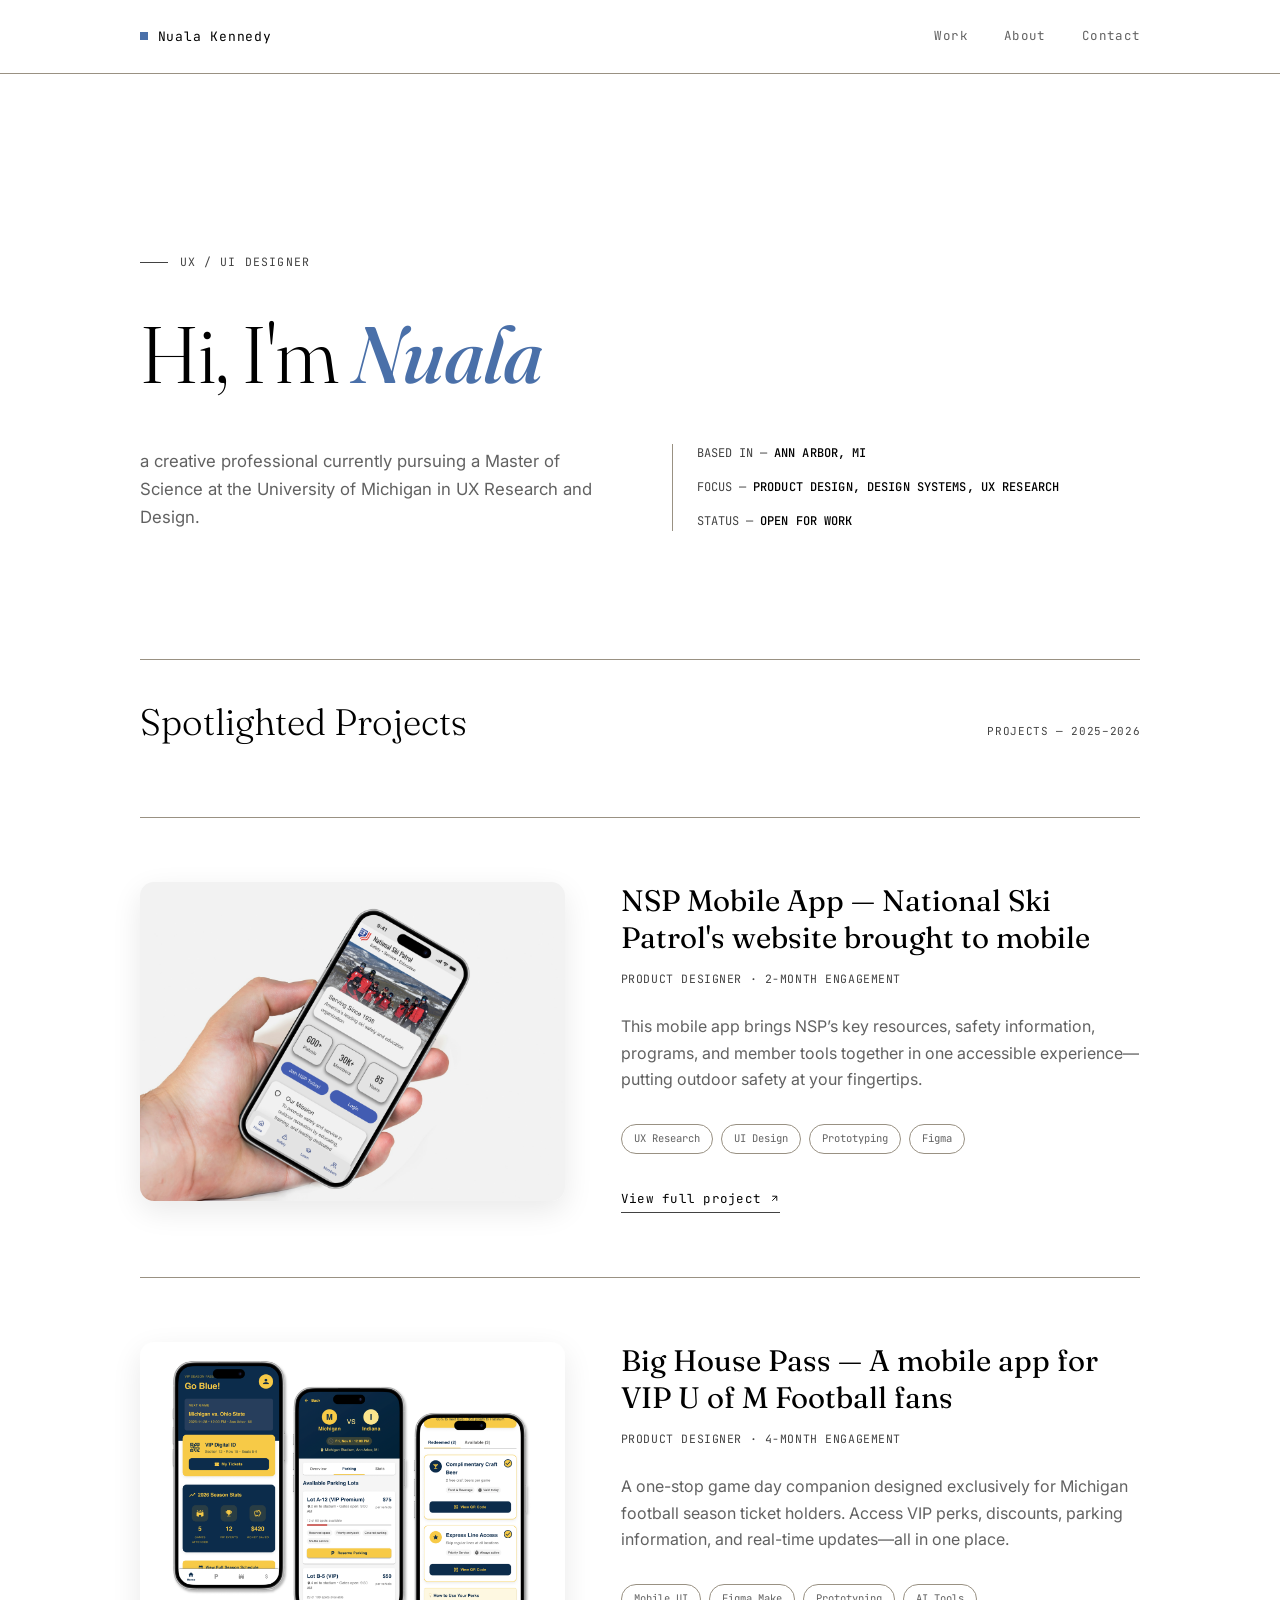
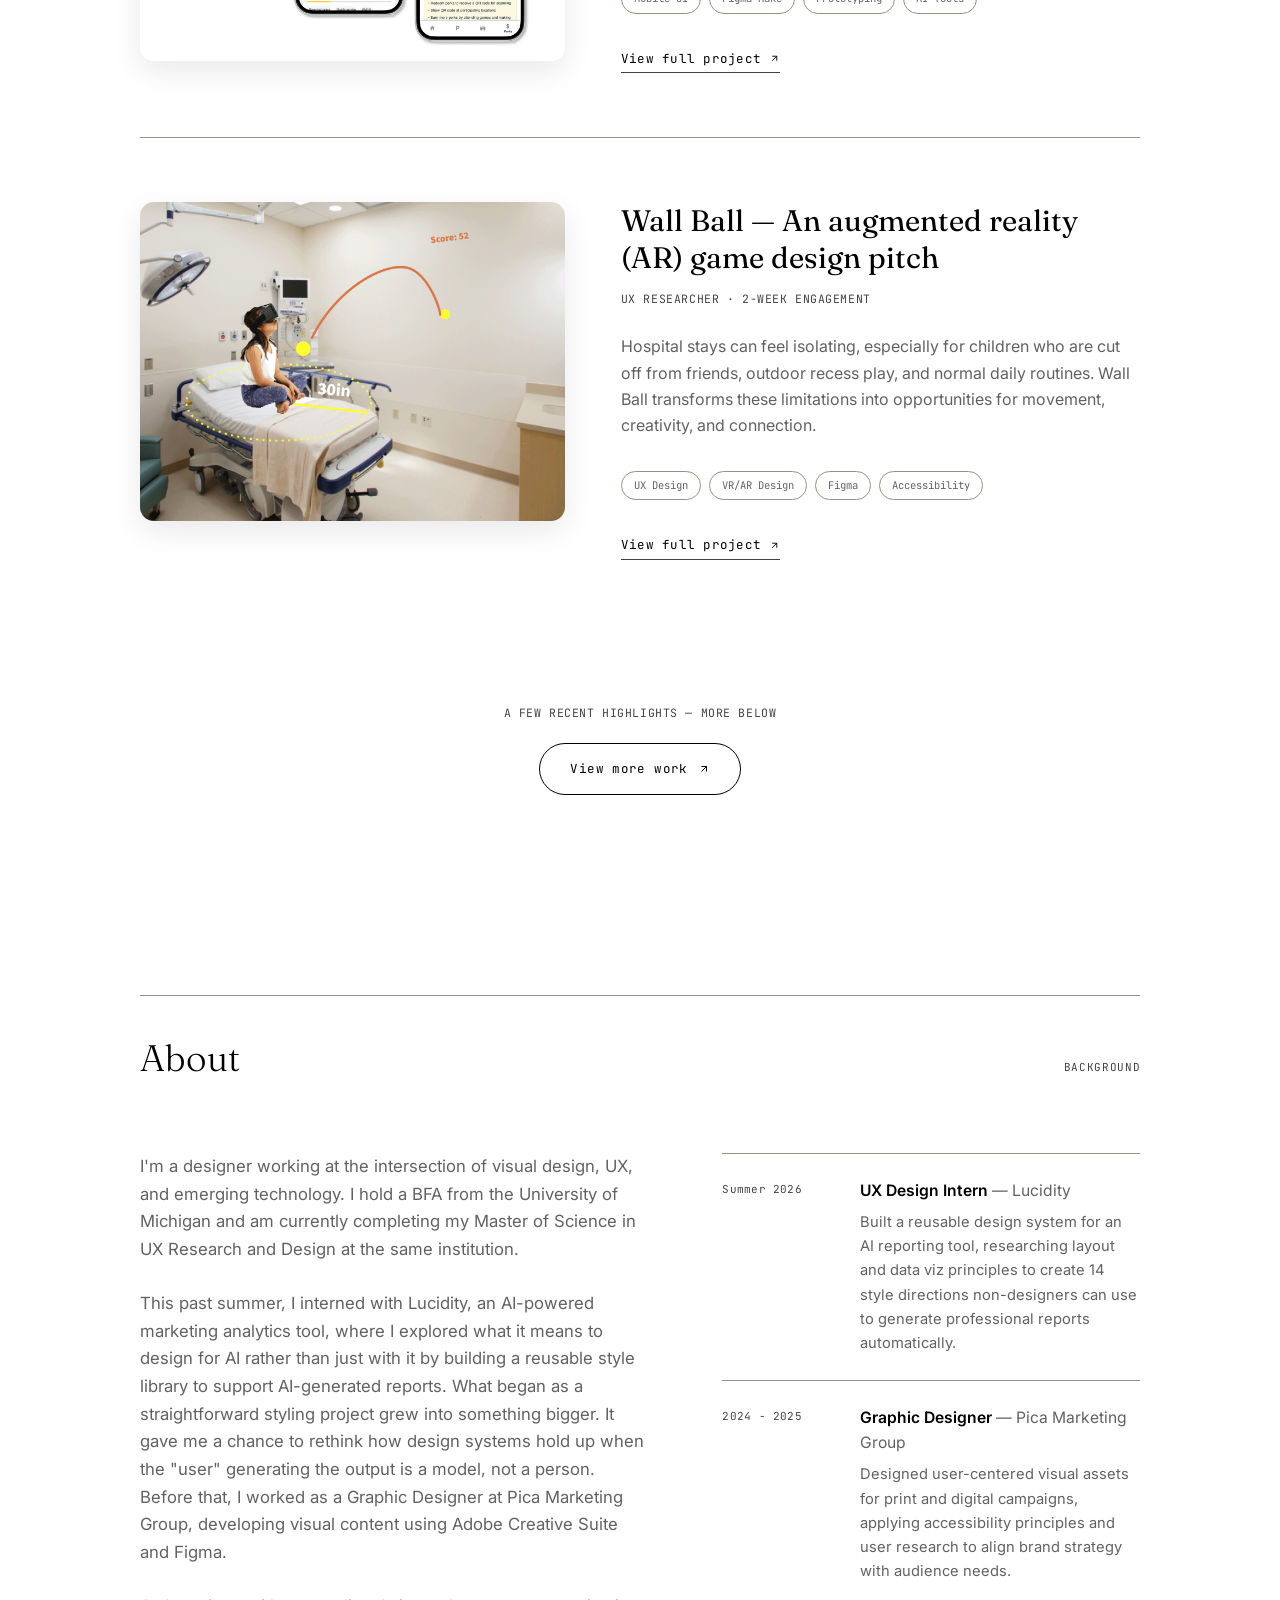
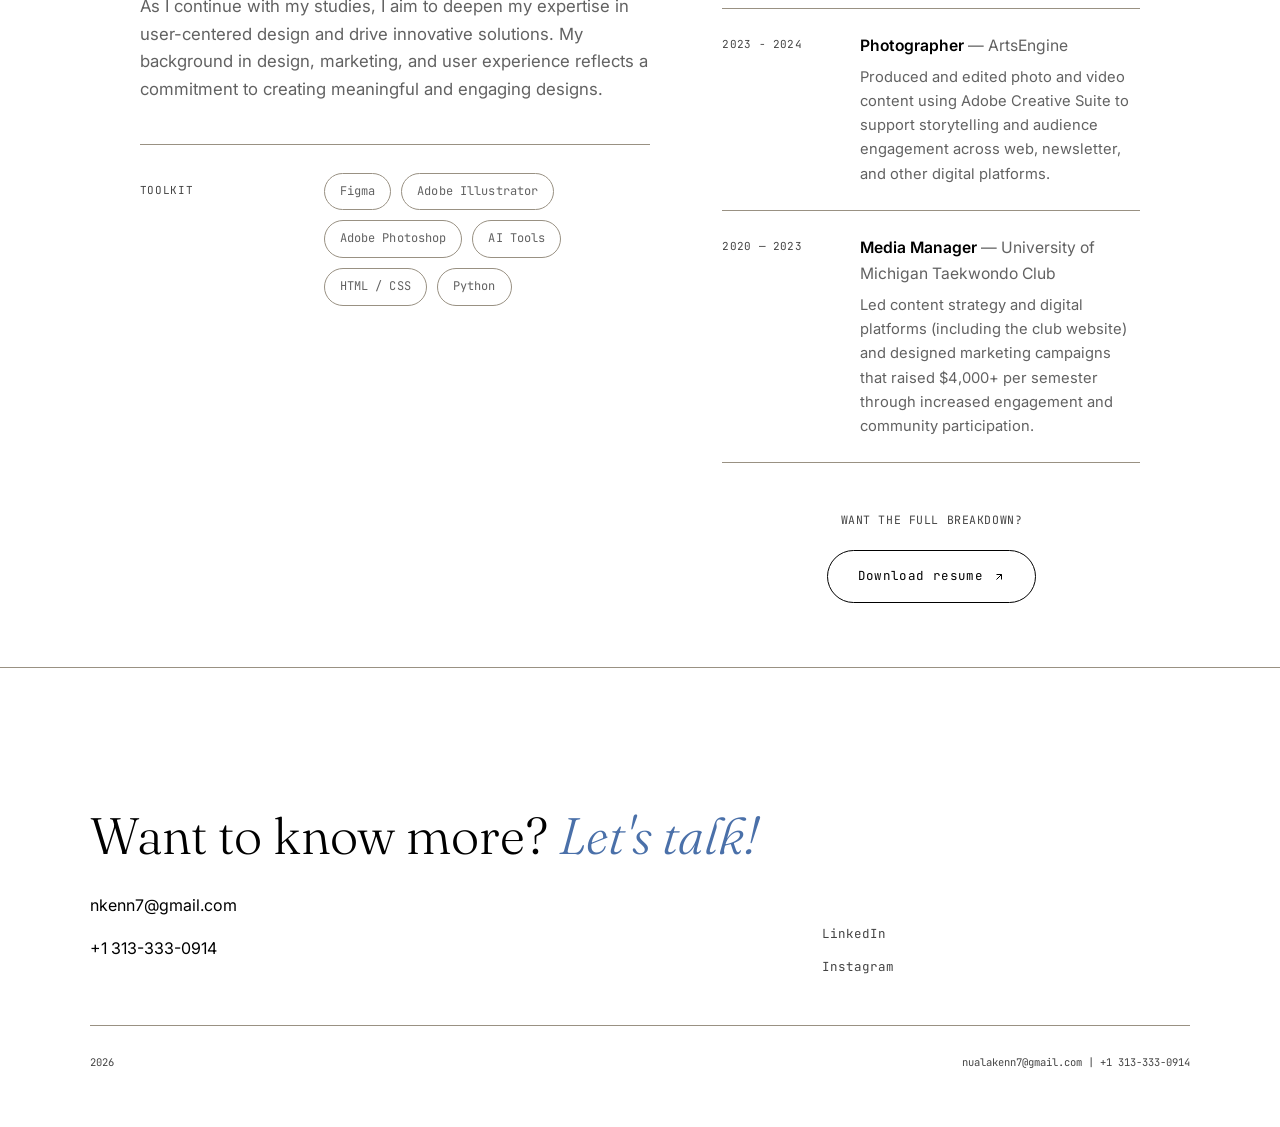
==== commit e6c9e35a: "Add files via upload" ====
--- a/index.html
+++ b/index.html
@@ -201,16 +201,12 @@
       <div class="contact-inner">
         <div>
           <h2>Want to know more? <em>Let's talk!</em></h2>
-          <a class="mail-link" href="mailto:nkenn7@gmail.com">
-            nkenn7@gmail.com
-            <svg width="14" height="14" viewBox="0 0 24 24" fill="none" stroke="currentColor" stroke-width="2"><path d="M7 17L17 7M7 7h10v10"/></svg>
-          </a>
+          <p> nkenn7@gmail.com</p>
           <p> +1 313-333-0914</p>
         </div>
         <div class="socials">
           <a href="https://www.linkedin.com/in/nualakenn721/">LinkedIn</a>
-          <a href="#">Instagram</a>
-          <a href="#">GitHub</a>
+          <a href="https://www.instagram.com/nkenn_gallery/">Instagram</a>
         </div>
       </div>
       <div class="foot-meta">
--- a/styles.css
+++ b/styles.css
@@ -915,6 +915,61 @@
   }
   .pain-point-list li ul.sub-list li:last-child{ margin-bottom: 0; }
 
+  /* Simple inline bullet list that matches body copy styling — used where
+     bullets should read as a continuation of the paragraph (e.g. the
+     Problem Statement) rather than a separate card component like
+     .pain-point-list. */
+  .flow-list{
+    list-style: disc;
+    margin: 0 0 20px;
+    padding-left: 1.3em;
+    color: var(--ink-soft);
+    max-width: 68ch;
+  }
+  .process-block.wide-text .flow-list{ max-width: none; }
+  .flow-list li{
+    margin-bottom: 8px;
+    padding: 0;
+    border: none;
+  }
+  .flow-list li:last-child{ margin-bottom: 0; }
+
+  /* Places two process-blocks side by side as columns instead of
+     stacking them — used where two short, related stages (e.g.
+     Literature Reviews / Thematic Analysis) read better as a pair.
+     The divider and top padding live on the row itself so both columns
+     start flush with each other, instead of each block carrying its
+     own border-top (which the :first-child rule would strip from only
+     the left-hand column). */
+  .process-block-row{
+    display: grid;
+    grid-template-columns: 1fr 1fr;
+    gap: 56px;
+    padding: 56px 0;
+    border-top: 1px solid var(--line);
+    align-items: start;
+  }
+  @media (max-width: 700px){
+    .process-block-row{ grid-template-columns: 1fr; }
+  }
+  .process-block-row .process-block{
+    padding: 0;
+    border-top: none;
+  }
+
+  /* Grey rounded callout for the recommendation line inside each Key
+     Finding card — same text size as the finding above it, set apart
+     with a soft background instead of a border. */
+  .pain-point-list .finding-highlight{
+    display: block;
+    margin: 14px 0 0;
+    padding: 12px 16px;
+    background: rgba(0,0,0,0.05);
+    border-radius: 10px;
+    color: var(--ink-soft);
+    font-size: 0.92rem;
+  }
+
   .process-image{
     aspect-ratio: 16/9;
     border: none;
@@ -924,7 +979,44 @@
     overflow: hidden;
     margin: 28px 0;
   }
-  .process-image img{ width:100%; height:100%; object-fit: cover; display:block; }
+  .process-image img{ width:100%; height:100%; object-fit: cover; display:block; cursor: zoom-in; }
+
+  /* "A Closer Look" layout — a 2-column grid where both paragraphs sit
+     in the first row and both images sit in the second row, so the two
+     images stay level with each other regardless of how long either
+     paragraph runs. Images are bigger and uncropped. */
+  .closer-look-grid{
+    display: grid;
+    grid-template-columns: 1fr 1fr;
+    grid-auto-flow: row;
+    gap: 20px 40px;
+    margin-top: 20px;
+    align-items: start;
+  }
+  @media (max-width: 700px){
+    .closer-look-grid{ grid-template-columns: 1fr; }
+  }
+  .closer-look-grid > p{
+    color: var(--ink-soft);
+    max-width: none;
+    margin: 0;
+  }
+  .closer-look-image-wrap{ margin: 0; }
+  .closer-look-image{
+    aspect-ratio: auto;
+    background: transparent;
+    box-shadow: none;
+    overflow: visible;
+    margin: 0;
+  }
+  .closer-look-image img{
+    width: 100%;
+    height: auto;
+    object-fit: initial;
+    border-radius: 14px;
+    box-shadow: 0 10px 30px rgba(0,0,0,0.09);
+  }
+  .process-image-caption.caption-center{ text-align: center; }
 
   /* Smaller, side-by-side pair of images within a process block —
      keeps full-width copy above and both images visible together
@@ -1098,6 +1190,17 @@
     box-shadow: 0 10px 30px rgba(0,0,0,0.09);
     overflow: hidden;
     margin: 28px 0 0;
+  }
+  /* When the embed holds a plain image (like an animated gif) instead of a
+     video/iframe, drop the fixed 16:9 box and let the container size itself
+     to the image's real dimensions, so nothing is cropped or letterboxed. */
+  .video-embed:has(img){
+    aspect-ratio: auto;
+  }
+  .video-embed img{
+    width: 100%;
+    height: auto;
+    display: block;
   }
   .video-embed iframe,
   .video-embed video{
@@ -1228,6 +1331,7 @@
     grid-template-columns: repeat(3, 1fr);
     gap: 20px 40px;
     margin-top: 8px;
+    margin-bottom: 48px;
   }
   @media (max-width: 860px){ .outcomes-grid{ grid-template-columns: repeat(2, 1fr); } }
   @media (max-width: 560px){ .outcomes-grid{ grid-template-columns: 1fr; } }
